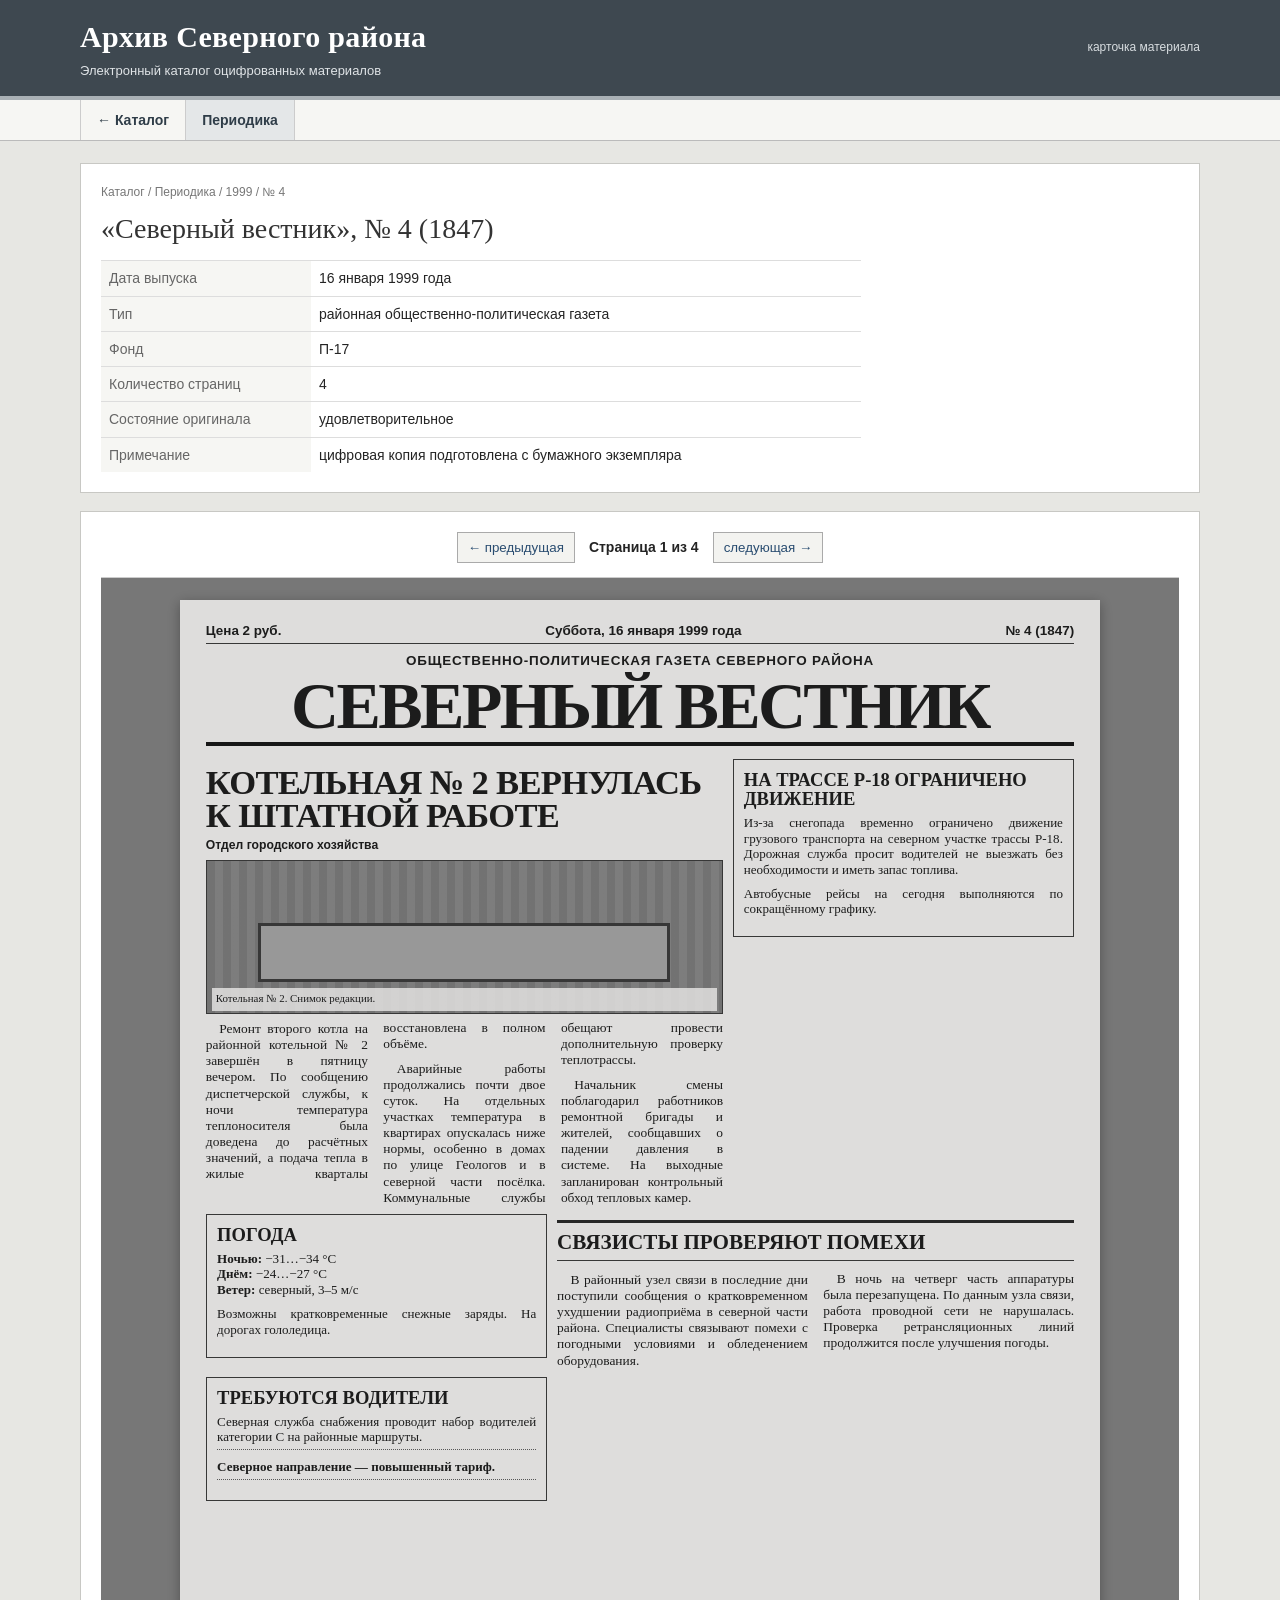
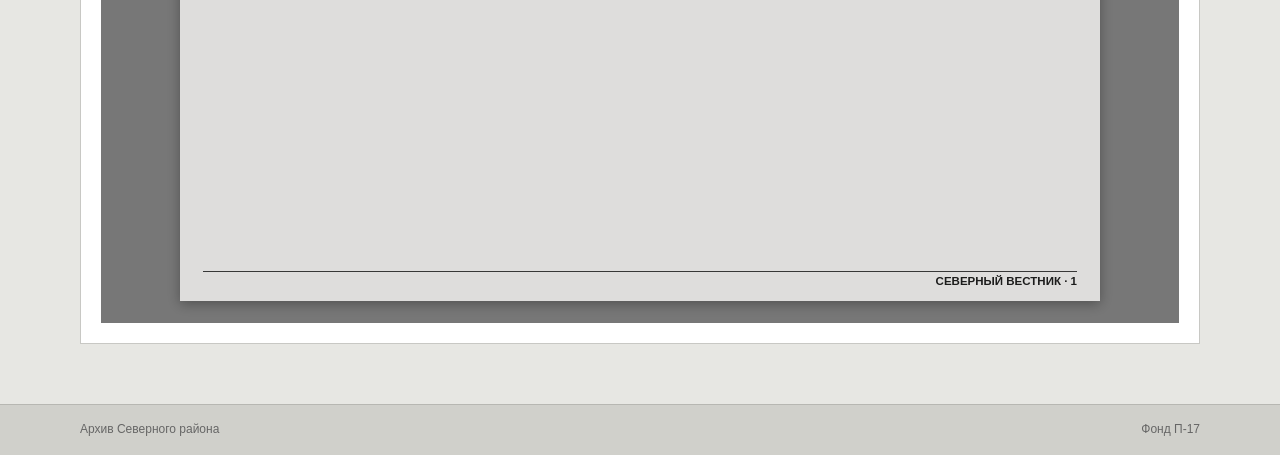
==== issue-1999-04.html @ 19f47270 "Add files via upload" ====
<!doctype html>
<html lang="ru">
<head>
  <meta charset="utf-8">
  <meta name="viewport" content="width=device-width,initial-scale=1">
  <title>«Северный вестник», № 4 (1847) — Архив Северного района</title>
  <link rel="stylesheet" href="site.css">
  <link rel="stylesheet" href="newspaper.css">
</head>
<body>
<header class="masthead"><div class="shell masthead__inner"><div><div class="institution">Архив Северного района</div><div class="subtitle">Электронный каталог оцифрованных материалов</div></div><div class="edition">карточка материала</div></div></header>
<nav class="navline"><div class="shell navline__inner"><a href="index.html">← Каталог</a><a href="issue-1999-04.html" aria-current="page">Периодика</a></div></nav>

<main class="shell item-layout">
  <section class="item-card">
    <div class="crumbs">Каталог / Периодика / 1999 / № 4</div>
    <h1>«Северный вестник», № 4 (1847)</h1>
    <table class="meta-table">
      <tr><th>Дата выпуска</th><td>16 января 1999 года</td></tr>
      <tr><th>Тип</th><td>районная общественно-политическая газета</td></tr>
      <tr><th>Фонд</th><td>П-17</td></tr>
      <tr><th>Количество страниц</th><td>4</td></tr>
      <tr><th>Состояние оригинала</th><td>удовлетворительное</td></tr>
      <tr><th>Примечание</th><td>цифровая копия подготовлена с бумажного экземпляра</td></tr>
    </table>
  </section>

  <section class="viewer">
    <div class="viewer__bar">
      <button id="prev">← предыдущая</button>
      <strong>Страница <span id="pageNo">1</span> из 4</strong>
      <button id="next">следующая →</button>
    </div>

    <div class="scan-stage">
      <section class="newspaper-page active" data-page="1">
        <div class="np-topline"><span>Цена 2 руб.</span><span>Суббота, 16 января 1999 года</span><span>№ 4 (1847)</span></div>
        <header class="np-head"><div class="np-kicker">ОБЩЕСТВЕННО-ПОЛИТИЧЕСКАЯ ГАЗЕТА СЕВЕРНОГО РАЙОНА</div><div class="np-title">СЕВЕРНЫЙ ВЕСТНИК</div><div class="np-rule"></div></header>
        <div class="np-grid hero-grid">
          <article class="span-3">
            <h2 class="np-main">КОТЕЛЬНАЯ № 2 ВЕРНУЛАСЬ К ШТАТНОЙ РАБОТЕ</h2>
            <div class="np-byline">Отдел городского хозяйства</div>
            <div class="fake-photo boiler"><span>Котельная № 2. Снимок редакции.</span></div>
            <div class="columns columns-3">
              <p>Ремонт второго котла на районной котельной № 2 завершён в пятницу вечером. По сообщению диспетчерской службы, к ночи температура теплоносителя была доведена до расчётных значений, а подача тепла в жилые кварталы восстановлена в полном объёме.</p>
              <p>Аварийные работы продолжались почти двое суток. На отдельных участках температура в квартирах опускалась ниже нормы, особенно в домах по улице Геологов и в северной части посёлка. Коммунальные службы обещают провести дополнительную проверку теплотрассы.</p>
              <p>Начальник смены поблагодарил работников ремонтной бригады и жителей, сообщавших о падении давления в системе. На выходные запланирован контрольный обход тепловых камер.</p>
            </div>
          </article>
          <aside class="span-2 np-box">
            <h3>НА ТРАССЕ Р-18 ОГРАНИЧЕНО ДВИЖЕНИЕ</h3>
            <p>Из-за снегопада временно ограничено движение грузового транспорта на северном участке трассы Р-18. Дорожная служба просит водителей не выезжать без необходимости и иметь запас топлива.</p>
            <p>Автобусные рейсы на сегодня выполняются по сокращённому графику.</p>
          </aside>
          <aside class="span-2 np-box light">
            <h3>ПОГОДА</h3>
            <p><b>Ночью:</b> −31…−34 °C<br><b>Днём:</b> −24…−27 °C<br><b>Ветер:</b> северный, 3–5 м/с</p>
            <p>Возможны кратковременные снежные заряды. На дорогах гололедица.</p>
          </aside>
          <article class="span-3">
            <h3 class="np-section">СВЯЗИСТЫ ПРОВЕРЯЮТ ПОМЕХИ</h3>
            <div class="columns columns-2">
              <p>В районный узел связи в последние дни поступили сообщения о кратковременном ухудшении радиоприёма в северной части района. Специалисты связывают помехи с погодными условиями и обледенением оборудования.</p>
              <p>В ночь на четверг часть аппаратуры была перезапущена. По данным узла связи, работа проводной сети не нарушалась. Проверка ретрансляционных линий продолжится после улучшения погоды.</p>
            </div>
          </article>
          <aside class="span-2 np-box classifieds-mini">
            <h3>ТРЕБУЮТСЯ ВОДИТЕЛИ</h3>
            <p>Северная служба снабжения проводит набор водителей категории C на районные маршруты.</p>
            <p><b>Северное направление — повышенный тариф.</b></p>
          </aside>
        </div>
        <div class="np-footer">СЕВЕРНЫЙ ВЕСТНИК · 1</div>
      </section>

      <section class="newspaper-page" data-page="2">
        <div class="np-topline"><span>№ 4 (1847)</span><span>16 января 1999 года</span><span>2</span></div>
        <header class="np-head small"><div class="np-title small-title">РАЙОННАЯ ЖИЗНЬ</div><div class="np-rule"></div></header>
        <div class="np-grid">
          <article class="span-3">
            <h2 class="np-main medium">ШКОЛЫ ГОТОВЯТСЯ К МОРОЗАМ</h2>
            <div class="columns columns-3">
              <p>Районный отдел образования рекомендовал директорам школ внимательно следить за температурой воздуха в начале следующей недели. При сильном похолодании занятия для младших классов могут быть отменены.</p>
              <p>В школе № 2 проверены запасные входы и состояние отопления. В мастерских дополнительно утеплены окна, а в спортивном зале заменено повреждённое стекло.</p>
              <p>Родителей просят следить за объявлениями по местному радио и не отправлять детей на занятия при официальной отмене уроков.</p>
            </div>
          </article>
          <aside class="span-2 np-box"><h3>В БИБЛИОТЕКЕ — НОВАЯ ВЫСТАВКА</h3><p>Районная библиотека открыла небольшую выставку фотографий северных экспедиций 1960–1970-х годов. Представлены копии снимков из семейных архивов жителей.</p></aside>
          <aside class="span-2 np-box light"><h3>РЕМОНТ В ДОМЕ КУЛЬТУРЫ</h3><p>В зрительном зале продолжается замена части электропроводки. Кружковые занятия временно проходят в малом зале и библиотеке.</p></aside>
          <article class="span-3">
            <h3 class="np-section">ПИСЬМА В РЕДАКЦИЮ</h3>
            <div class="columns columns-2">
              <p><b>«Почему опять не чистят двор?»</b> Жители дома № 8 по улице Мира жалуются на снежные завалы у подъездов. Редакция передала обращение в коммунальную службу.</p>
              <p><b>«Спасибо ремонтной бригаде».</b> Несколько читателей поблагодарили работников котельной за ночную работу во время аварии.</p>
            </div>
          </article>
          <aside class="span-2 np-box"><h3>КРАТКО</h3><p>В воскресенье в клубе посёлка Заречный состоится семейный вечер. Начало в 17 часов.</p><p>Почтовое отделение № 1 переходит на зимний график работы.</p></aside>
        </div>
        <div class="np-footer">СЕВЕРНЫЙ ВЕСТНИК · 2</div>
      </section>

      <section class="newspaper-page" data-page="3">
        <div class="np-topline"><span>№ 4 (1847)</span><span>16 января 1999 года</span><span>3</span></div>
        <header class="np-head small"><div class="np-title small-title">ТРАНСПОРТ · ХОЗЯЙСТВО · ОФИЦИАЛЬНО</div><div class="np-rule"></div></header>
        <div class="np-grid">
          <article class="span-3">
            <h2 class="np-main medium">ДОРОЖНИКИ ПРОСЯТ НЕ РИСКОВАТЬ</h2>
            <div class="columns columns-3">
              <p>На северном направлении продолжается очистка трассы Р-18. Ночью несколько участков вновь перемело, поэтому тяжёлую технику направили к повороту на Старый карьер и далее к линии районных объектов связи.</p>
              <p>Диспетчер дорожной службы напомнил, что стоянка на обочине при плохой видимости опасна даже на знакомых участках. Водителям рекомендуется сообщать о времени выезда и предполагаемом маршруте.</p>
              <p>Открытие полного движения ожидается после ослабления ветра. Решение о дополнительных рейсах автобуса будет принято отдельно.</p>
            </div>
          </article>
          <aside class="span-2 np-box"><h3>АВТОБУС № 6: ЗИМНИЙ ГРАФИК</h3><p>Будни: 7:10, 12:40, 17:30.<br>Суббота: 8:20, 15:10.<br>Воскресенье: рейс в 15:10 выполняется по погоде.</p></aside>
          <aside class="span-2 np-box light"><h3>ПОЖАРНАЯ СЛУЖБА НАПОМИНАЕТ</h3><p>Не оставляйте печи без присмотра, не используйте повреждённые удлинители и держите проход к выходу свободным.</p></aside>
          <article class="span-3">
            <h3 class="np-section">ИЗ СВОДКИ ДЕЖУРНОЙ ЧАСТИ</h3>
            <div class="columns columns-2">
              <p>За неделю зарегистрировано три бытовых происшествия и два обращения по поводу повреждения имущества. Серьёзно пострадавших нет.</p>
              <p>Водителей просят не оставлять автомобили на проездах, используемых снегоуборочной техникой.</p>
            </div>
          </article>
          <aside class="span-2 np-box"><h3>ОБЪЯВЛЕНИЕ</h3><p>Предприятиям района необходимо до 25 января представить сведения о резервных источниках питания.</p><p>Справки по телефону редакции.</p></aside>
        </div>
        <div class="np-footer">СЕВЕРНЫЙ ВЕСТНИК · 3</div>
      </section>

      <section class="newspaper-page" data-page="4">
        <div class="np-topline"><span>№ 4 (1847)</span><span>16 января 1999 года</span><span>4</span></div>
        <header class="np-head small"><div class="np-title small-title">СПОРТ · ОБЪЯВЛЕНИЯ · СПРАВКИ</div><div class="np-rule"></div></header>
        <div class="np-grid">
          <article class="span-3">
            <h2 class="np-main medium">ХОККЕИСТЫ «СЕВЕРА» ОДЕРЖАЛИ ПОБЕДУ</h2>
            <div class="fake-photo hockey"><span>Матч на районном корте.</span></div>
            <div class="columns columns-3"><p>Команда «Север» выиграла товарищеский матч у гостей со счётом 5:3. Несмотря на мороз, встречу посмотрели несколько десятков зрителей.</p><p>Лучшим игроком матча признан вратарь хозяев. Следующая игра запланирована на конец месяца.</p><p>Организаторы напоминают: при температуре ниже установленной нормы матч будет перенесён.</p></div>
          </article>
          <aside class="span-2 np-box classifieds"><h3>ОБЪЯВЛЕНИЯ</h3><p><b>Продам генератор ГД-4.</b> Рабочий, требуется замена ремня.</p><p><b>Утеряна связка ключей</b> в районе старой метеостанции. Нашедшего просим обратиться в редакцию.</p><p><b>Куплю керосиновую лампу</b> и запасные фитили.</p><p><b>Требуется водитель.</b> Районная служба снабжения. Стаж от 3 лет.</p></aside>
          <aside class="span-2 np-box light"><h3>ТЕЛЕФОНЫ</h3><p>Дежурная часть — 02<br>Пожарная охрана — 01<br>Скорая помощь — 03<br>Диспетчер ЖКХ — 2-14-07<br>Редакция — 2-18-43</p></aside>
          <article class="span-3"><h3 class="np-section">НАШ КАЛЕНДАРЬ</h3><div class="columns columns-2"><p>Световой день постепенно увеличивается. По данным метеослужбы, в конце января продолжительность дня составит почти семь часов.</p><p>Синоптики не исключают нового похолодания во второй половине месяца.</p></div></article>
          <aside class="span-2 np-box"><h3>РЕДАКЦИЯ</h3><p>Материалы читателей принимаются ежедневно, кроме воскресенья. Рукописи не рецензируются и не возвращаются.</p></aside>
        </div>
        <div class="np-footer">СЕВЕРНЫЙ ВЕСТНИК · 4</div>
      </section>
    </div>
  </section>
</main>
<footer><div class="shell footer__inner"><span>Архив Северного района</span><span>Фонд П-17</span></div></footer>
<script src="viewer.js"></script>
</body>
</html>
---- site.css ----
:root{
  --ink:#242424;
  --muted:#6c6c6c;
  --line:#c9c9c9;
  --soft:#efefec;
  --paper:#f8f7f1;
  --link:#234e7d;
  --header:#3e4850;
  --max:1120px;
}
*{box-sizing:border-box}
html{background:#d8d8d3;color:var(--ink)}
body{margin:0;font-family:Arial,Helvetica,sans-serif;font-size:14px;line-height:1.45;background:#e7e7e3}
a{color:var(--link)}
.shell{width:min(var(--max),calc(100% - 28px));margin:auto}
.masthead{background:var(--header);color:#fff;border-bottom:4px solid #a9b0b5}
.masthead__inner{min-height:96px;display:flex;align-items:center;justify-content:space-between;gap:24px}
.institution{font-family:Georgia,'Times New Roman',serif;font-size:30px;font-weight:bold;letter-spacing:.01em}
.subtitle{margin-top:4px;color:#dfe3e6;font-size:13px}
.edition{color:#d8dde0;font-size:12px}
.navline{background:#f6f6f3;border-bottom:1px solid #bbb}
.navline__inner{display:flex;gap:0}
.navline a{padding:10px 16px;text-decoration:none;border-right:1px solid #ccc;color:#2f3d48;font-weight:bold}
.navline a:first-child{border-left:1px solid #ccc}
.navline a:hover,.navline a[aria-current=page]{background:#e4e7e8}
.layout{display:grid;grid-template-columns:245px 1fr;gap:22px;padding:22px 0 40px}
.sidebar{min-width:0}
.sidebox{background:#f7f7f4;border:1px solid #c8c8c4;margin-bottom:14px;padding:13px}
.sidebox h2{font-size:14px;margin:0 0 10px;padding-bottom:7px;border-bottom:1px solid #d3d3cf;color:#39434a}
.sidebox label{display:block;font-size:12px;color:var(--muted);margin-bottom:5px}
.sidebox input{width:100%;padding:8px;border:1px solid #aaa;background:#fff;font:inherit}
.sidebox.small p{margin:0;color:#666;font-size:12px}
.filters{display:grid;gap:5px}
.filter{text-align:left;padding:7px 8px;border:1px solid transparent;background:transparent;color:#315474;cursor:pointer;font:inherit}
.filter:hover{background:#eceeea}
.filter.active{background:#dfe5e8;border-color:#bcc6cc;color:#1f3649;font-weight:bold}
.content{background:#fff;border:1px solid #c8c8c4;padding:22px 24px 30px;min-width:0}
.crumbs{font-size:12px;color:#777;margin-bottom:10px}
h1{font:normal 28px/1.2 Georgia,'Times New Roman',serif;margin:0 0 9px;color:#333}
.intro{margin:0 0 20px;color:#5f5f5f}
.catalog{border-top:2px solid #7b858b}
.record{display:grid;grid-template-columns:46px 1fr;gap:14px;padding:16px 4px;border-bottom:1px solid #d5d5d1}
.record__icon{width:38px;height:38px;border:1px solid #a6adb0;background:#edf0f1;color:#44545f;display:grid;place-items:center;font-weight:bold;font-family:Georgia,serif}
.record__meta{color:#7a7a7a;font-size:12px;margin-bottom:2px}
.record h2{font:normal 20px/1.25 Georgia,'Times New Roman',serif;margin:2px 0 5px}
.record h2 a{text-decoration:none}
.record h2 a:hover{text-decoration:underline}
.record p{margin:0 0 9px;color:#4b4b4b}
.record__bottom{display:flex;flex-wrap:wrap;gap:18px;color:#777;font-size:12px}
.muted-record{opacity:.78}
.empty{padding:28px;text-align:center;color:#777}
.about{margin-top:28px;padding-top:20px;border-top:1px solid #ccc}
.about h2{font:normal 21px/1.2 Georgia,'Times New Roman',serif;margin:0 0 8px}
.about p{margin:0;color:#555}
footer{background:#d0d0cb;border-top:1px solid #b7b7b2;color:#666}
.footer__inner{padding:16px 0;display:flex;justify-content:space-between;gap:20px;font-size:12px}
@media(max-width:760px){
  .masthead__inner{min-height:82px}.institution{font-size:24px}.edition{display:none}
  .layout{grid-template-columns:1fr;padding-top:14px}.sidebar{order:2}.content{order:1;padding:18px}
  .filters{grid-template-columns:repeat(2,minmax(0,1fr))}.navline__inner{overflow:auto}.navline a{white-space:nowrap}
}
---- newspaper.css ----
.item-layout{padding:22px 0 42px}
.item-card,.viewer{background:#fff;border:1px solid #c8c8c4;padding:20px;margin-bottom:18px}
.meta-table{border-collapse:collapse;width:100%;max-width:760px;margin-top:15px}
.meta-table th,.meta-table td{border-top:1px solid #ddd;padding:7px 8px;text-align:left;vertical-align:top}
.meta-table th{width:210px;color:#666;font-weight:normal;background:#f6f6f3}
.viewer__bar{display:flex;justify-content:center;align-items:center;gap:14px;padding-bottom:14px;border-bottom:1px solid #ccc}
.viewer__bar button{border:1px solid #aaa;background:#f3f3f0;padding:7px 10px;cursor:pointer;color:#294c70}
.scan-stage{padding:22px;background:#777;overflow:auto}
.newspaper-page{display:none;position:relative;width:min(920px,100%);aspect-ratio:0.707/1;margin:auto;background:#e8e2d4;color:#171717;padding:2.2% 2.5% 2.6%;font-family:'Times New Roman',Times,serif;box-shadow:0 3px 12px rgba(0,0,0,.34);filter:grayscale(.9) contrast(.95)}
.newspaper-page.active{display:block}
.newspaper-page::before{content:'';position:absolute;inset:0;pointer-events:none;opacity:.16;background-image:radial-gradient(#000 .4px, transparent .6px);background-size:4px 4px}
.np-topline{display:flex;justify-content:space-between;gap:12px;font:600 1.05vw/1.2 Arial,sans-serif;border-bottom:1px solid #333;padding-bottom:.5%;position:relative;z-index:1}
.np-head{text-align:center;position:relative;z-index:1}.np-kicker{font:600 1.05vw/1.2 Arial,sans-serif;letter-spacing:.06em;margin-top:1%}.np-title{font-weight:900;font-size:5.2vw;line-height:.92;letter-spacing:-.04em;margin:.7% 0}.np-title.small-title{font-size:3vw;letter-spacing:.01em;margin:1.2% 0 .8%}.np-rule{height:4px;background:#111;border-top:1px solid #111;border-bottom:1px solid #111;margin-bottom:1.4%}
.np-grid{display:grid;grid-template-columns:repeat(5,1fr);gap:1.1%;align-items:start;position:relative;z-index:1}.hero-grid{grid-auto-flow:row dense}.span-3{grid-column:span 3}.span-2{grid-column:span 2}
.np-main{font-size:2.7vw;line-height:.97;margin:.2em 0 .16em;text-transform:uppercase;letter-spacing:-.02em}.np-main.medium{font-size:2.3vw}.np-byline{font:600 .95vw/1.2 Arial,sans-serif;margin-bottom:.6em}.np-section{font-size:1.65vw;line-height:1.05;border-top:3px solid #222;border-bottom:1px solid #333;padding:.35em 0;margin:.3em 0 .45em;text-transform:uppercase}
.columns{column-gap:1.1em;text-align:justify}.columns-3{column-count:3}.columns-2{column-count:2}.columns p{font-size:1.05vw;line-height:1.2;margin:.1em 0 .65em;text-indent:1em}.np-box{border:1px solid #333;padding:3%;margin-bottom:2%}.np-box.light{border-style:double}.np-box h3{font-size:1.45vw;line-height:1.05;margin:0 0 .35em;text-transform:uppercase}.np-box p{font-size:1.02vw;line-height:1.18;margin:.2em 0 .7em;text-align:justify}.classifieds p,.classifieds-mini p{border-bottom:1px dotted #555;padding-bottom:.35em}
.fake-photo{height:12vw;min-height:90px;background:#777;position:relative;margin:.6% 0 1.2%;overflow:hidden;border:1px solid #333}.fake-photo::before{content:'';position:absolute;inset:0;background:repeating-linear-gradient(90deg,#666 0 8px,#888 8px 16px);opacity:.35}.fake-photo::after{content:'';position:absolute;left:10%;right:10%;bottom:20%;height:35%;border:3px solid #333;background:#999}.fake-photo.hockey::after{left:7%;right:7%;bottom:15%;height:50%;border-width:2px;border-radius:50% 50% 15% 15%}.fake-photo span{position:absolute;left:1%;bottom:1%;right:1%;background:rgba(235,230,220,.85);padding:.35em;font-size:.85vw;z-index:2}.np-footer{position:absolute;left:2.5%;right:2.5%;bottom:1.1%;border-top:1px solid #333;padding-top:.35%;display:flex;justify-content:flex-end;font:600 .9vw/1 Arial,sans-serif}
@media(max-width:700px){.viewer,.item-card{padding:12px}.scan-stage{padding:8px}.viewer__bar{font-size:12px;gap:7px}.viewer__bar button{padding:6px}.meta-table th{width:120px}.newspaper-page{min-width:720px}}
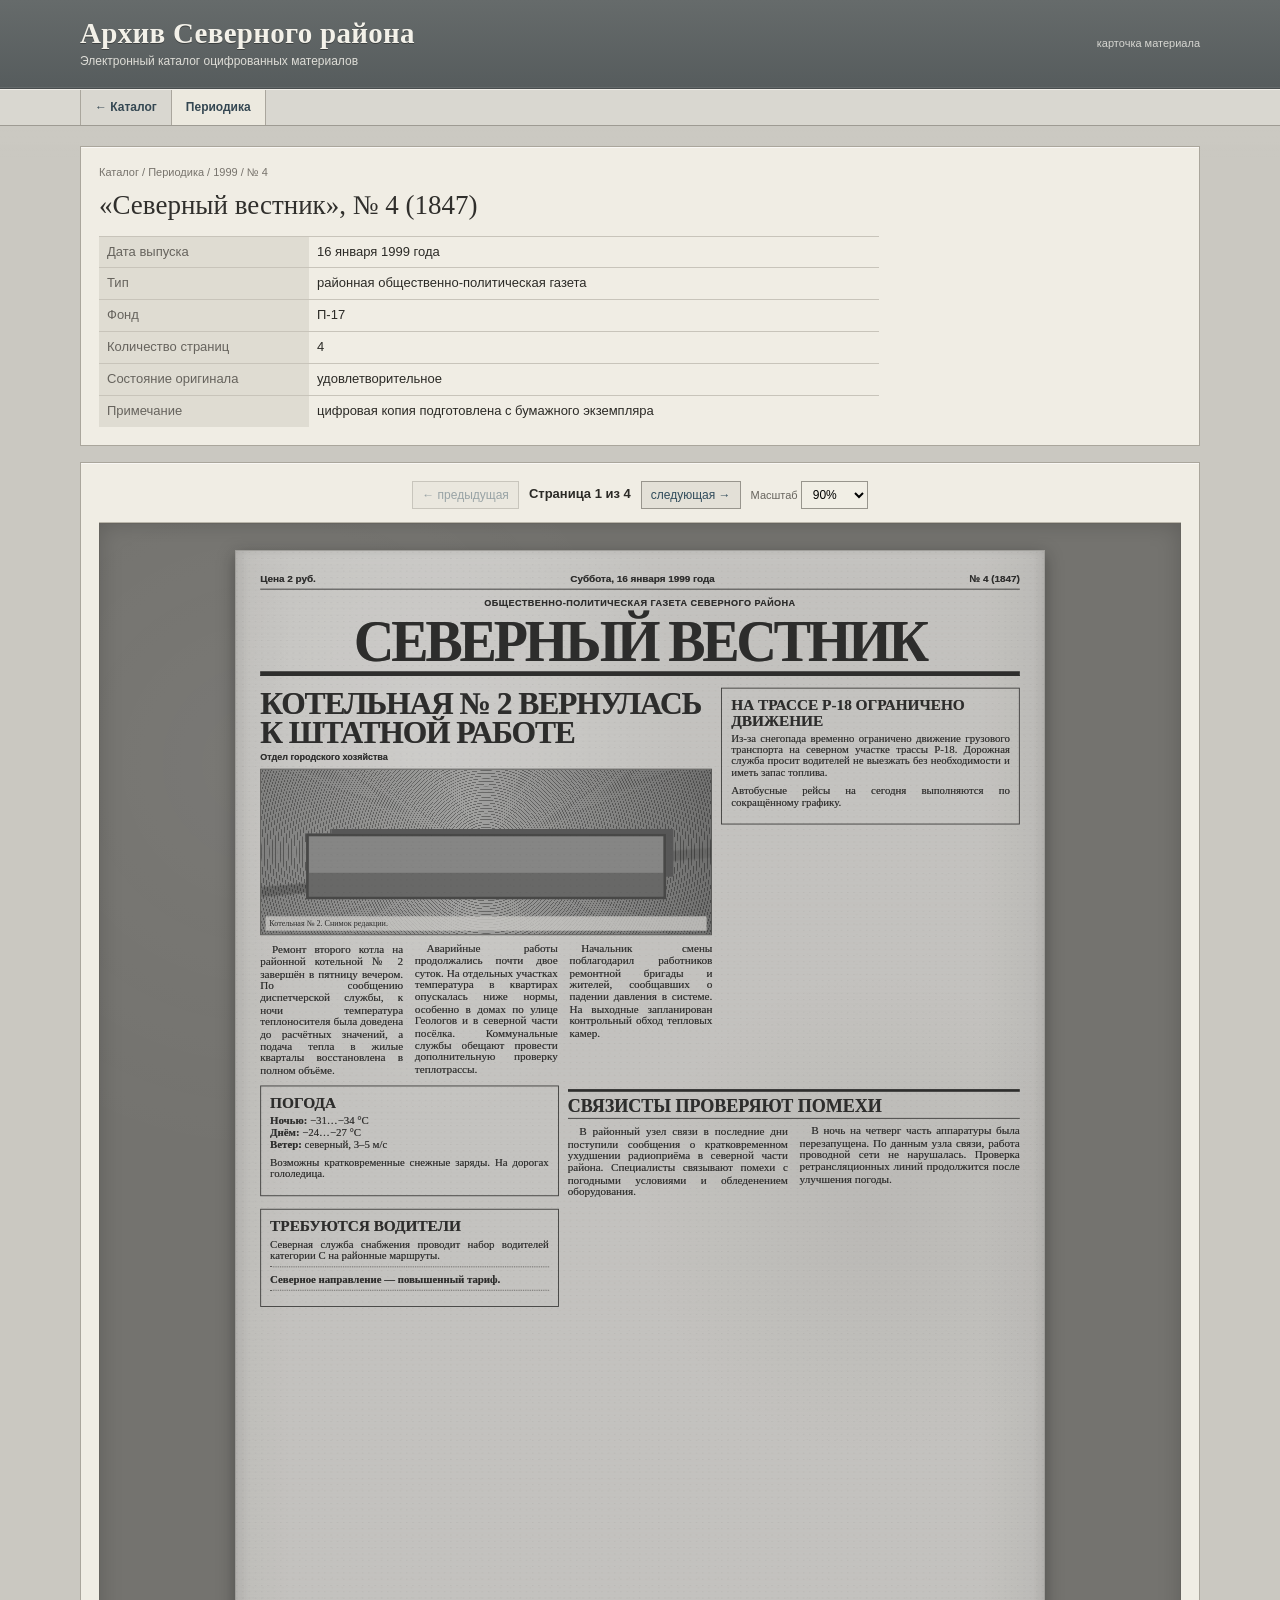
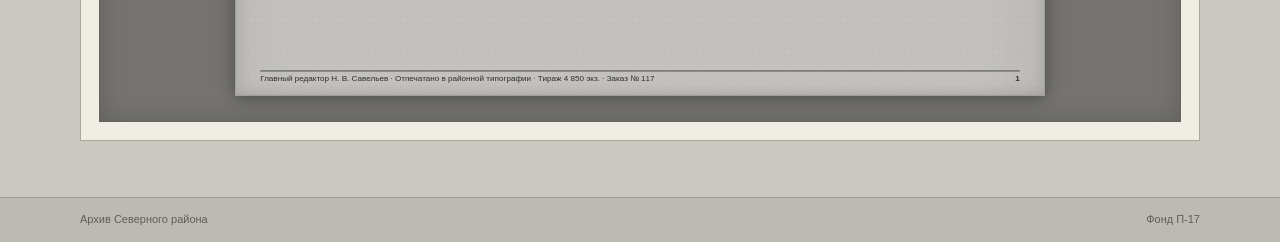
==== commit c96f7840: "Add files via upload" ====
--- a/issue-1999-04.html
+++ b/issue-1999-04.html
@@ -30,9 +30,17 @@
       <button id="prev">← предыдущая</button>
       <strong>Страница <span id="pageNo">1</span> из 4</strong>
       <button id="next">следующая →</button>
+      <label class="zoom-label">Масштаб
+        <select id="zoom" aria-label="Масштаб страницы">
+          <option value="0.75">75%</option>
+          <option value="0.9" selected>90%</option>
+          <option value="1">100%</option>
+          <option value="1.15">115%</option>
+        </select>
+      </label>
     </div>
 
-    <div class="scan-stage">
+    <div class="scan-stage"><div class="scan-wrap">
       <section class="newspaper-page active" data-page="1">
         <div class="np-topline"><span>Цена 2 руб.</span><span>Суббота, 16 января 1999 года</span><span>№ 4 (1847)</span></div>
         <header class="np-head"><div class="np-kicker">ОБЩЕСТВЕННО-ПОЛИТИЧЕСКАЯ ГАЗЕТА СЕВЕРНОГО РАЙОНА</div><div class="np-title">СЕВЕРНЫЙ ВЕСТНИК</div><div class="np-rule"></div></header>
@@ -70,7 +78,7 @@
             <p><b>Северное направление — повышенный тариф.</b></p>
           </aside>
         </div>
-        <div class="np-footer">СЕВЕРНЫЙ ВЕСТНИК · 1</div>
+        <div class="np-footer"><span class="print-info">Главный редактор Н. В. Савельев · Отпечатано в районной типографии · Тираж 4 850 экз. · Заказ № 117</span><span>1</span></div>
       </section>
 
       <section class="newspaper-page" data-page="2">
@@ -96,7 +104,7 @@
           </article>
           <aside class="span-2 np-box"><h3>КРАТКО</h3><p>В воскресенье в клубе посёлка Заречный состоится семейный вечер. Начало в 17 часов.</p><p>Почтовое отделение № 1 переходит на зимний график работы.</p></aside>
         </div>
-        <div class="np-footer">СЕВЕРНЫЙ ВЕСТНИК · 2</div>
+        <div class="np-footer"><span class="print-info">Адрес редакции: п. Северный, ул. Советская, 14 · Тел. редакции 2-18-43</span><span>2</span></div>
       </section>
 
       <section class="newspaper-page" data-page="3">
@@ -122,7 +130,7 @@
           </article>
           <aside class="span-2 np-box"><h3>ОБЪЯВЛЕНИЕ</h3><p>Предприятиям района необходимо до 25 января представить сведения о резервных источниках питания.</p><p>Справки по телефону редакции.</p></aside>
         </div>
-        <div class="np-footer">СЕВЕРНЫЙ ВЕСТНИК · 3</div>
+        <div class="np-footer"><span class="print-info">Материалы читателей принимаются ежедневно, кроме воскресенья. Рукописи не возвращаются.</span><span>3</span></div>
       </section>
 
       <section class="newspaper-page" data-page="4">
@@ -139,12 +147,16 @@
           <article class="span-3"><h3 class="np-section">НАШ КАЛЕНДАРЬ</h3><div class="columns columns-2"><p>Световой день постепенно увеличивается. По данным метеослужбы, в конце января продолжительность дня составит почти семь часов.</p><p>Синоптики не исключают нового похолодания во второй половине месяца.</p></div></article>
           <aside class="span-2 np-box"><h3>РЕДАКЦИЯ</h3><p>Материалы читателей принимаются ежедневно, кроме воскресенья. Рукописи не рецензируются и не возвращаются.</p></aside>
         </div>
-        <div class="np-footer">СЕВЕРНЫЙ ВЕСТНИК · 4</div>
+        <div class="np-footer"><span class="print-info">Учредитель: районный совет · Индекс 52914 · Цена свободная</span><span>4</span></div>
       </section>
-    </div>
+    </div></div>
   </section>
 </main>
 <footer><div class="shell footer__inner"><span>Архив Северного района</span><span>Фонд П-17</span></div></footer>
+<!--
+Служебная пометка оцифровщика:
+поля номера сверены с бумажным экземпляром. Лист 4 имеет следы повторного прошивания.
+-->
 <script src="viewer.js"></script>
 </body>
 </html>
--- a/site.css
+++ b/site.css
@@ -1,61 +1,196 @@
 :root{
-  --ink:#242424;
-  --muted:#6c6c6c;
-  --line:#c9c9c9;
-  --soft:#efefec;
-  --paper:#f8f7f1;
-  --link:#234e7d;
-  --header:#3e4850;
+  --ink:#2b2a26;
+  --muted:#6b6962;
+  --line:#aaa69c;
+  --line-dark:#807c73;
+  --site-bg:#cac8c1;
+  --site-bg-2:#ddd9cf;
+  --panel:#e9e6dc;
+  --panel-2:#f0ede4;
+  --link:#334b5c;
+  --header:#666b6b;
+  --header-2:#565c5d;
   --max:1120px;
 }
 *{box-sizing:border-box}
-html{background:#d8d8d3;color:var(--ink)}
-body{margin:0;font-family:Arial,Helvetica,sans-serif;font-size:14px;line-height:1.45;background:#e7e7e3}
+html{background:var(--site-bg);color:var(--ink)}
+body{
+  margin:0;
+  font-family:Tahoma,Arial,sans-serif;
+  font-size:13px;
+  line-height:1.45;
+  color:var(--ink);
+  background:
+    linear-gradient(rgba(255,255,255,.10),rgba(255,255,255,0) 160px),
+    var(--site-bg);
+}
 a{color:var(--link)}
-.shell{width:min(var(--max),calc(100% - 28px));margin:auto}
-.masthead{background:var(--header);color:#fff;border-bottom:4px solid #a9b0b5}
-.masthead__inner{min-height:96px;display:flex;align-items:center;justify-content:space-between;gap:24px}
-.institution{font-family:Georgia,'Times New Roman',serif;font-size:30px;font-weight:bold;letter-spacing:.01em}
-.subtitle{margin-top:4px;color:#dfe3e6;font-size:13px}
-.edition{color:#d8dde0;font-size:12px}
-.navline{background:#f6f6f3;border-bottom:1px solid #bbb}
+.shell{width:min(var(--max),calc(100% - 26px));margin:auto}
+
+.masthead{
+  background:linear-gradient(var(--header),var(--header-2));
+  color:#f3f1e9;
+  border-bottom:1px solid #484d4e;
+  box-shadow:inset 0 -1px rgba(255,255,255,.08);
+}
+.masthead__inner{
+  min-height:88px;
+  display:flex;
+  align-items:center;
+  justify-content:space-between;
+  gap:24px
+}
+.institution{
+  font-family:"Times New Roman",Times,serif;
+  font-size:29px;
+  line-height:1.05;
+  font-weight:bold;
+  letter-spacing:.01em;
+  text-shadow:0 1px rgba(0,0,0,.35)
+}
+.subtitle{margin-top:5px;color:#deddd7;font-size:12px}
+.edition{color:#d6d6d1;font-size:11px}
+
+.navline{
+  background:#d9d7d0;
+  border-top:1px solid #efede7;
+  border-bottom:1px solid #9e9b93
+}
 .navline__inner{display:flex;gap:0}
-.navline a{padding:10px 16px;text-decoration:none;border-right:1px solid #ccc;color:#2f3d48;font-weight:bold}
-.navline a:first-child{border-left:1px solid #ccc}
-.navline a:hover,.navline a[aria-current=page]{background:#e4e7e8}
-.layout{display:grid;grid-template-columns:245px 1fr;gap:22px;padding:22px 0 40px}
+.navline a{
+  padding:9px 14px;
+  text-decoration:none;
+  border-right:1px solid #aaa69d;
+  color:#344752;
+  font-weight:bold;
+  font-size:12px
+}
+.navline a:first-child{border-left:1px solid #aaa69d}
+.navline a:hover,.navline a[aria-current=page]{background:#ece9df}
+
+.layout{display:grid;grid-template-columns:245px 1fr;gap:18px;padding:20px 0 38px}
 .sidebar{min-width:0}
-.sidebox{background:#f7f7f4;border:1px solid #c8c8c4;margin-bottom:14px;padding:13px}
-.sidebox h2{font-size:14px;margin:0 0 10px;padding-bottom:7px;border-bottom:1px solid #d3d3cf;color:#39434a}
-.sidebox label{display:block;font-size:12px;color:var(--muted);margin-bottom:5px}
-.sidebox input{width:100%;padding:8px;border:1px solid #aaa;background:#fff;font:inherit}
-.sidebox.small p{margin:0;color:#666;font-size:12px}
-.filters{display:grid;gap:5px}
-.filter{text-align:left;padding:7px 8px;border:1px solid transparent;background:transparent;color:#315474;cursor:pointer;font:inherit}
-.filter:hover{background:#eceeea}
-.filter.active{background:#dfe5e8;border-color:#bcc6cc;color:#1f3649;font-weight:bold}
-.content{background:#fff;border:1px solid #c8c8c4;padding:22px 24px 30px;min-width:0}
-.crumbs{font-size:12px;color:#777;margin-bottom:10px}
-h1{font:normal 28px/1.2 Georgia,'Times New Roman',serif;margin:0 0 9px;color:#333}
-.intro{margin:0 0 20px;color:#5f5f5f}
-.catalog{border-top:2px solid #7b858b}
-.record{display:grid;grid-template-columns:46px 1fr;gap:14px;padding:16px 4px;border-bottom:1px solid #d5d5d1}
-.record__icon{width:38px;height:38px;border:1px solid #a6adb0;background:#edf0f1;color:#44545f;display:grid;place-items:center;font-weight:bold;font-family:Georgia,serif}
-.record__meta{color:#7a7a7a;font-size:12px;margin-bottom:2px}
-.record h2{font:normal 20px/1.25 Georgia,'Times New Roman',serif;margin:2px 0 5px}
+.sidebox{
+  background:var(--panel);
+  border:1px solid var(--line);
+  margin-bottom:13px;
+  padding:12px;
+  box-shadow:inset 0 1px rgba(255,255,255,.55)
+}
+.sidebox h2{
+  font-size:13px;
+  margin:0 0 9px;
+  padding-bottom:6px;
+  border-bottom:1px solid #c5c1b6;
+  color:#464943
+}
+.sidebox label{display:block;font-size:11px;color:var(--muted);margin-bottom:5px}
+.sidebox input{
+  width:100%;
+  padding:7px 8px;
+  border:1px solid #9b988f;
+  background:#faf8f1;
+  color:#2a2926;
+  font:inherit
+}
+.sidebox.small p{margin:0;color:#67645d;font-size:11px}
+.filters{display:grid;gap:3px}
+.filter{
+  text-align:left;
+  padding:6px 7px;
+  border:1px solid transparent;
+  background:transparent;
+  color:#3e5360;
+  cursor:pointer;
+  font:inherit
+}
+.filter:hover{background:#dddcd4}
+.filter.active{
+  background:#d3d7d6;
+  border-color:#aab1b1;
+  color:#273b47;
+  font-weight:bold
+}
+
+.content{
+  background:var(--panel-2);
+  border:1px solid var(--line);
+  padding:20px 22px 28px;
+  min-width:0;
+  box-shadow:inset 0 1px rgba(255,255,255,.6)
+}
+.crumbs{font-size:11px;color:#77736c;margin-bottom:9px}
+h1{
+  font:normal 27px/1.16 "Times New Roman",Times,serif;
+  margin:0 0 8px;
+  color:#302f2c
+}
+.intro{margin:0 0 19px;color:#5f5d57}
+.catalog{border-top:2px solid #777c7b}
+.record{
+  display:grid;
+  grid-template-columns:44px 1fr;
+  gap:13px;
+  padding:15px 3px;
+  border-bottom:1px solid #c8c4b9
+}
+.record__icon{
+  width:36px;height:36px;
+  border:1px solid #949995;
+  background:#dde0dc;
+  color:#4a5654;
+  display:grid;place-items:center;
+  font-weight:bold;
+  font-family:"Times New Roman",serif
+}
+.record__meta{color:#77746d;font-size:11px;margin-bottom:2px}
+.record h2{
+  font:normal 19px/1.22 "Times New Roman",Times,serif;
+  margin:2px 0 5px
+}
 .record h2 a{text-decoration:none}
 .record h2 a:hover{text-decoration:underline}
-.record p{margin:0 0 9px;color:#4b4b4b}
-.record__bottom{display:flex;flex-wrap:wrap;gap:18px;color:#777;font-size:12px}
-.muted-record{opacity:.78}
-.empty{padding:28px;text-align:center;color:#777}
-.about{margin-top:28px;padding-top:20px;border-top:1px solid #ccc}
-.about h2{font:normal 21px/1.2 Georgia,'Times New Roman',serif;margin:0 0 8px}
-.about p{margin:0;color:#555}
-footer{background:#d0d0cb;border-top:1px solid #b7b7b2;color:#666}
-.footer__inner{padding:16px 0;display:flex;justify-content:space-between;gap:20px;font-size:12px}
+.record p{margin:0 0 8px;color:#4e4c47}
+.record__bottom{display:flex;flex-wrap:wrap;gap:17px;color:#77746d;font-size:11px}
+.muted-record{opacity:.72}
+.empty{padding:26px;text-align:center;color:#77736c}
+.about{margin-top:26px;padding-top:18px;border-top:1px solid #bbb7ad}
+.about h2{font:normal 20px/1.2 "Times New Roman",Times,serif;margin:0 0 8px}
+.about p{margin:0;color:#57554f}
+
+.item-layout{padding:20px 0 40px}
+.item-card,.viewer,.doc-view{
+  background:var(--panel-2);
+  border:1px solid var(--line);
+  padding:18px;
+  margin-bottom:16px;
+  box-shadow:inset 0 1px rgba(255,255,255,.6)
+}
+.meta-table{border-collapse:collapse;width:100%;max-width:780px;margin-top:14px}
+.meta-table th,.meta-table td{
+  border-top:1px solid #c8c4ba;
+  padding:6px 8px;
+  text-align:left;
+  vertical-align:top
+}
+.meta-table th{
+  width:210px;
+  color:#66635d;
+  font-weight:normal;
+  background:#dfdcd2
+}
+
+footer{background:#bcbab3;border-top:1px solid #9e9b93;color:#5f5d57}
+.footer__inner{padding:14px 0;display:flex;justify-content:space-between;gap:20px;font-size:11px}
+
 @media(max-width:760px){
-  .masthead__inner{min-height:82px}.institution{font-size:24px}.edition{display:none}
-  .layout{grid-template-columns:1fr;padding-top:14px}.sidebar{order:2}.content{order:1;padding:18px}
-  .filters{grid-template-columns:repeat(2,minmax(0,1fr))}.navline__inner{overflow:auto}.navline a{white-space:nowrap}
+  .masthead__inner{min-height:76px}
+  .institution{font-size:23px}
+  .edition{display:none}
+  .layout{grid-template-columns:1fr;padding-top:13px}
+  .sidebar{order:2}
+  .content{order:1;padding:16px}
+  .filters{grid-template-columns:repeat(2,minmax(0,1fr))}
+  .navline__inner{overflow:auto}
+  .navline a{white-space:nowrap}
 }
--- a/newspaper.css
+++ b/newspaper.css
@@ -1,18 +1,296 @@
-.item-layout{padding:22px 0 42px}
-.item-card,.viewer{background:#fff;border:1px solid #c8c8c4;padding:20px;margin-bottom:18px}
-.meta-table{border-collapse:collapse;width:100%;max-width:760px;margin-top:15px}
-.meta-table th,.meta-table td{border-top:1px solid #ddd;padding:7px 8px;text-align:left;vertical-align:top}
-.meta-table th{width:210px;color:#666;font-weight:normal;background:#f6f6f3}
-.viewer__bar{display:flex;justify-content:center;align-items:center;gap:14px;padding-bottom:14px;border-bottom:1px solid #ccc}
-.viewer__bar button{border:1px solid #aaa;background:#f3f3f0;padding:7px 10px;cursor:pointer;color:#294c70}
-.scan-stage{padding:22px;background:#777;overflow:auto}
-.newspaper-page{display:none;position:relative;width:min(920px,100%);aspect-ratio:0.707/1;margin:auto;background:#e8e2d4;color:#171717;padding:2.2% 2.5% 2.6%;font-family:'Times New Roman',Times,serif;box-shadow:0 3px 12px rgba(0,0,0,.34);filter:grayscale(.9) contrast(.95)}
+.viewer__bar{
+  display:flex;
+  justify-content:center;
+  align-items:center;
+  flex-wrap:wrap;
+  gap:10px;
+  padding-bottom:13px;
+  border-bottom:1px solid #b9b5aa
+}
+.viewer__bar button{
+  border:1px solid #98958d;
+  background:#e3e0d7;
+  padding:6px 9px;
+  cursor:pointer;
+  color:#304b5b;
+  font:12px Tahoma,Arial,sans-serif
+}
+.viewer__bar button:disabled{opacity:.45;cursor:default}
+.zoom-label{color:#68655e;font-size:11px}
+.viewer__bar select{
+  border:1px solid #98958d;
+  background:#f1eee5;
+  padding:5px 7px;
+  font:12px Tahoma,Arial,sans-serif
+}
+
+.scan-stage{
+  --scan-scale:1;
+  padding:26px;
+  background:
+    radial-gradient(circle at 15% 20%,rgba(255,255,255,.04),transparent 30%),
+    #74736f;
+  overflow:auto;
+  border:1px solid #66645f;
+  box-shadow:inset 0 0 22px rgba(0,0,0,.18)
+}
+.scan-wrap{
+  width:max-content;
+  min-width:100%;
+  display:flex;
+  justify-content:center
+}
+.newspaper-page{
+  display:none;
+  position:relative;
+  width:900px;
+  height:1273px;
+  flex:none;
+  transform:scale(var(--scan-scale));
+  transform-origin:top center;
+  margin:0 auto calc((var(--scan-scale) - 1) * 1273px);
+  overflow:hidden;
+  color:#282620;
+  padding:24px 27px 31px;
+  font-family:"Times New Roman",Times,serif;
+  background:
+    radial-gradient(ellipse at 24% 16%,rgba(255,255,255,.24),transparent 29%),
+    radial-gradient(ellipse at 79% 58%,rgba(90,74,42,.08),transparent 26%),
+    linear-gradient(90deg,rgba(58,47,25,.035),transparent 7%,transparent 92%,rgba(45,37,24,.055)),
+    #d5cdb8;
+  border:1px solid #aaa18c;
+  box-shadow:0 4px 18px rgba(0,0,0,.38);
+  filter:grayscale(.82) contrast(.91) brightness(.98);
+  isolation:isolate
+}
 .newspaper-page.active{display:block}
-.newspaper-page::before{content:'';position:absolute;inset:0;pointer-events:none;opacity:.16;background-image:radial-gradient(#000 .4px, transparent .6px);background-size:4px 4px}
-.np-topline{display:flex;justify-content:space-between;gap:12px;font:600 1.05vw/1.2 Arial,sans-serif;border-bottom:1px solid #333;padding-bottom:.5%;position:relative;z-index:1}
-.np-head{text-align:center;position:relative;z-index:1}.np-kicker{font:600 1.05vw/1.2 Arial,sans-serif;letter-spacing:.06em;margin-top:1%}.np-title{font-weight:900;font-size:5.2vw;line-height:.92;letter-spacing:-.04em;margin:.7% 0}.np-title.small-title{font-size:3vw;letter-spacing:.01em;margin:1.2% 0 .8%}.np-rule{height:4px;background:#111;border-top:1px solid #111;border-bottom:1px solid #111;margin-bottom:1.4%}
-.np-grid{display:grid;grid-template-columns:repeat(5,1fr);gap:1.1%;align-items:start;position:relative;z-index:1}.hero-grid{grid-auto-flow:row dense}.span-3{grid-column:span 3}.span-2{grid-column:span 2}
-.np-main{font-size:2.7vw;line-height:.97;margin:.2em 0 .16em;text-transform:uppercase;letter-spacing:-.02em}.np-main.medium{font-size:2.3vw}.np-byline{font:600 .95vw/1.2 Arial,sans-serif;margin-bottom:.6em}.np-section{font-size:1.65vw;line-height:1.05;border-top:3px solid #222;border-bottom:1px solid #333;padding:.35em 0;margin:.3em 0 .45em;text-transform:uppercase}
-.columns{column-gap:1.1em;text-align:justify}.columns-3{column-count:3}.columns-2{column-count:2}.columns p{font-size:1.05vw;line-height:1.2;margin:.1em 0 .65em;text-indent:1em}.np-box{border:1px solid #333;padding:3%;margin-bottom:2%}.np-box.light{border-style:double}.np-box h3{font-size:1.45vw;line-height:1.05;margin:0 0 .35em;text-transform:uppercase}.np-box p{font-size:1.02vw;line-height:1.18;margin:.2em 0 .7em;text-align:justify}.classifieds p,.classifieds-mini p{border-bottom:1px dotted #555;padding-bottom:.35em}
-.fake-photo{height:12vw;min-height:90px;background:#777;position:relative;margin:.6% 0 1.2%;overflow:hidden;border:1px solid #333}.fake-photo::before{content:'';position:absolute;inset:0;background:repeating-linear-gradient(90deg,#666 0 8px,#888 8px 16px);opacity:.35}.fake-photo::after{content:'';position:absolute;left:10%;right:10%;bottom:20%;height:35%;border:3px solid #333;background:#999}.fake-photo.hockey::after{left:7%;right:7%;bottom:15%;height:50%;border-width:2px;border-radius:50% 50% 15% 15%}.fake-photo span{position:absolute;left:1%;bottom:1%;right:1%;background:rgba(235,230,220,.85);padding:.35em;font-size:.85vw;z-index:2}.np-footer{position:absolute;left:2.5%;right:2.5%;bottom:1.1%;border-top:1px solid #333;padding-top:.35%;display:flex;justify-content:flex-end;font:600 .9vw/1 Arial,sans-serif}
-@media(max-width:700px){.viewer,.item-card{padding:12px}.scan-stage{padding:8px}.viewer__bar{font-size:12px;gap:7px}.viewer__bar button{padding:6px}.meta-table th{width:120px}.newspaper-page{min-width:720px}}
+
+/* Пыль, волокна бумаги и слабая неравномерность скана. */
+.newspaper-page::before{
+  content:"";
+  position:absolute;
+  inset:0;
+  z-index:7;
+  pointer-events:none;
+  opacity:.34;
+  mix-blend-mode:multiply;
+  background:
+    radial-gradient(circle at 12% 23%,rgba(41,36,28,.18) 0 .55px,transparent .8px),
+    radial-gradient(circle at 71% 77%,rgba(41,36,28,.12) 0 .45px,transparent .75px),
+    repeating-linear-gradient(0deg,rgba(58,50,35,.018) 0 1px,transparent 1px 4px);
+  background-size:7px 7px,11px 11px,100% 4px
+}
+.newspaper-page::after{
+  content:"";
+  position:absolute;
+  inset:0;
+  z-index:8;
+  pointer-events:none;
+  box-shadow:
+    inset 7px 0 12px rgba(60,49,31,.06),
+    inset -4px 0 10px rgba(60,49,31,.05),
+    inset 0 9px 15px rgba(255,255,255,.08),
+    inset 0 -7px 14px rgba(53,43,28,.07)
+}
+
+/* Текст чуть "съеден" печатью, но остается читаемым. */
+.newspaper-page p,
+.newspaper-page h2,
+.newspaper-page h3,
+.newspaper-page .np-title,
+.newspaper-page .np-topline,
+.newspaper-page .np-kicker,
+.newspaper-page .np-byline{
+  text-shadow:.18px 0 rgba(0,0,0,.34),-.12px .08px rgba(0,0,0,.18)
+}
+
+.np-topline{
+  display:flex;
+  justify-content:space-between;
+  gap:12px;
+  font:600 11px/1.15 Arial,sans-serif;
+  border-bottom:1px solid #34312a;
+  padding-bottom:5px;
+  position:relative;
+  z-index:2
+}
+.np-head{text-align:center;position:relative;z-index:2}
+.np-kicker{
+  font:600 10px/1.15 Arial,sans-serif;
+  letter-spacing:.055em;
+  margin-top:9px
+}
+.np-title{
+  font-weight:900;
+  font-size:66px;
+  line-height:.9;
+  letter-spacing:-.055em;
+  margin:7px 0 4px;
+  transform:scaleX(.94);
+  transform-origin:center
+}
+.np-title.small-title{
+  font-size:36px;
+  letter-spacing:-.01em;
+  margin:12px 0 7px;
+  transform:none
+}
+.np-rule{
+  height:5px;
+  background:#292720;
+  border-top:1px solid #292720;
+  border-bottom:1px solid #292720;
+  margin-bottom:13px
+}
+
+.np-grid{
+  display:grid;
+  grid-template-columns:repeat(5,1fr);
+  gap:10px;
+  align-items:start;
+  position:relative;
+  z-index:2
+}
+.hero-grid{grid-auto-flow:row dense}
+.span-3{grid-column:span 3}
+.span-2{grid-column:span 2}
+
+.np-main{
+  font-size:35px;
+  line-height:.92;
+  margin:2px 0 5px;
+  text-transform:uppercase;
+  letter-spacing:-.035em
+}
+.np-main.medium{font-size:29px}
+.np-byline{
+  font:600 10px/1.2 Arial,sans-serif;
+  margin-bottom:7px
+}
+.np-section{
+  font-size:20px;
+  line-height:1;
+  border-top:3px solid #292720;
+  border-bottom:1px solid #3b3931;
+  padding:5px 0 4px;
+  margin:4px 0 7px;
+  text-transform:uppercase
+}
+
+.columns{column-gap:13px;text-align:justify;hyphens:auto}
+.columns-3{column-count:3}
+.columns-2{column-count:2}
+.columns p{
+  font-size:12.4px;
+  line-height:1.08;
+  margin:1px 0 7px;
+  text-indent:13px;
+  orphans:3;
+  widows:3
+}
+
+.np-box{
+  border:1px solid #3b3830;
+  padding:10px;
+  margin-bottom:4px;
+  background:rgba(225,217,197,.10)
+}
+.np-box.light{border-style:double}
+.np-box h3{
+  font-size:17px;
+  line-height:1;
+  margin:0 0 5px;
+  text-transform:uppercase
+}
+.np-box p{
+  font-size:12px;
+  line-height:1.08;
+  margin:2px 0 7px;
+  text-align:justify
+}
+.classifieds p,.classifieds-mini p{
+  border-bottom:1px dotted #625d50;
+  padding-bottom:5px
+}
+
+/* Заглушки фотографий стилизованы как плохо пропечатанные газетные снимки. */
+.fake-photo{
+  height:185px;
+  position:relative;
+  margin:6px 0 9px;
+  overflow:hidden;
+  border:1px solid #4f4b40;
+  background:
+    linear-gradient(178deg,transparent 0 57%,#55554e 58% 61%,transparent 62%),
+    linear-gradient(90deg,#76766f,#97978f 42%,#696a64);
+}
+.fake-photo::before{
+  content:"";
+  position:absolute;
+  inset:0;
+  opacity:.45;
+  background:
+    repeating-radial-gradient(circle,#262626 0 .65px,transparent .8px 3px);
+  mix-blend-mode:multiply
+}
+.fake-photo::after{
+  content:"";
+  position:absolute;
+  left:10%;
+  right:10%;
+  bottom:21%;
+  height:37%;
+  border:3px solid #45453f;
+  background:
+    linear-gradient(#8a8a82 0 60%,#686862 61%),
+    #777;
+  box-shadow:18px -15px 0 -10px #555
+}
+.fake-photo.boiler{
+  background:
+    linear-gradient(175deg,transparent 0 57%,#676760 58% 62%,transparent 63%),
+    linear-gradient(90deg,#84847d,#aaa9a0 47%,#70716a)
+}
+.fake-photo.hockey::after{
+  left:7%;right:7%;bottom:16%;height:51%;
+  border-width:2px;
+  border-radius:45% 45% 12% 12%
+}
+.fake-photo span{
+  position:absolute;
+  left:5px;
+  bottom:4px;
+  right:5px;
+  background:rgba(218,210,190,.82);
+  padding:3px 4px;
+  font-size:9px;
+  line-height:1.15;
+  z-index:3
+}
+
+.np-footer{
+  position:absolute;
+  left:27px;
+  right:27px;
+  bottom:13px;
+  border-top:1px solid #39362e;
+  padding-top:4px;
+  display:flex;
+  justify-content:space-between;
+  gap:20px;
+  font:600 9px/1 Arial,sans-serif;
+  z-index:2
+}
+.print-info{
+  max-width:80%;
+  font-weight:normal;
+  text-align:left
+}
+
+@media(max-width:700px){
+  .viewer,.item-card{padding:11px}
+  .scan-stage{padding:8px}
+  .viewer__bar{font-size:11px;gap:6px}
+  .viewer__bar button{padding:6px}
+  .meta-table th{width:120px}
+}
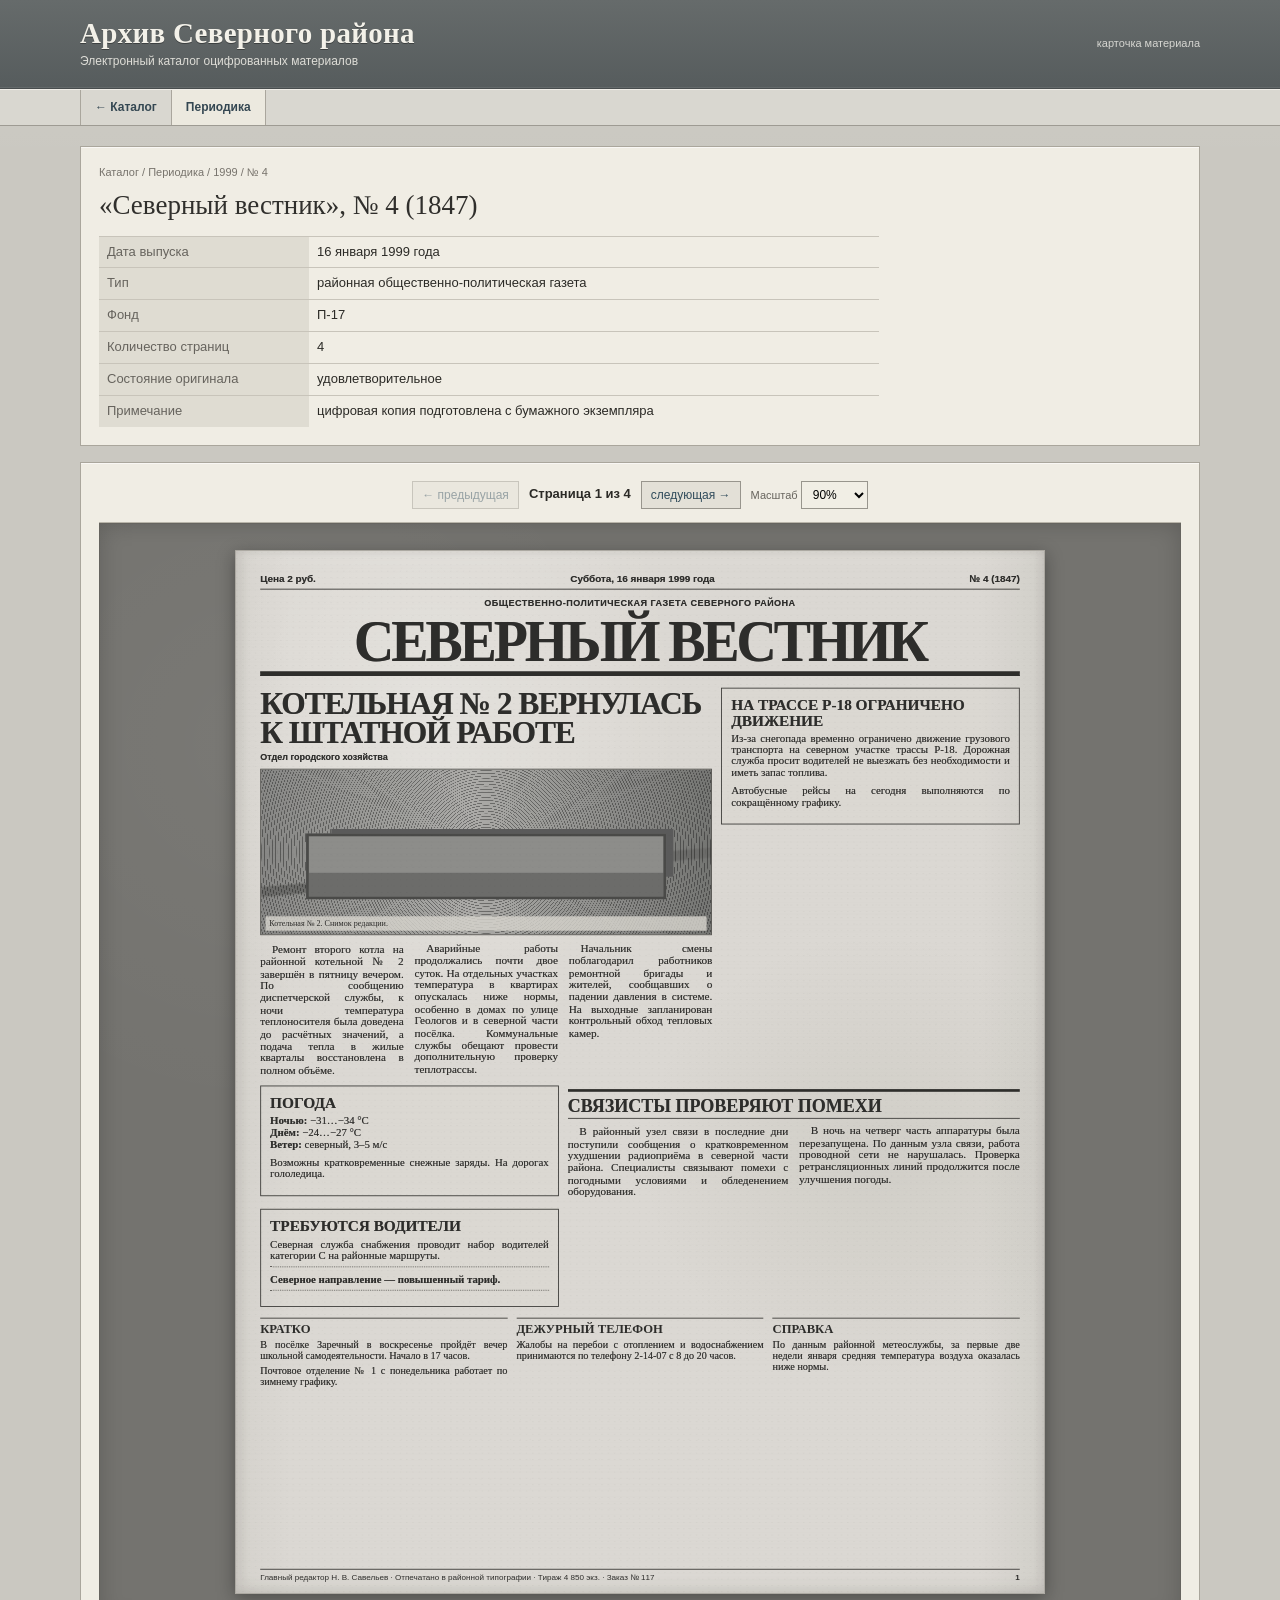
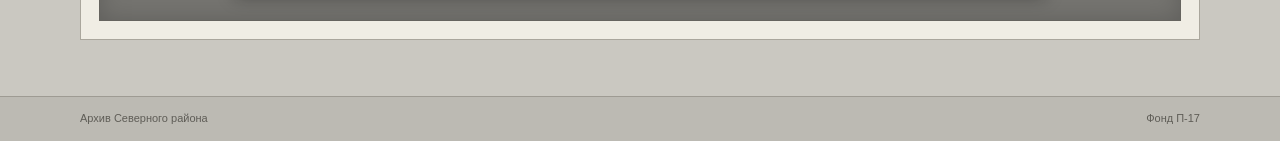
==== commit 4bf70b80: "Add files via upload" ====
--- a/issue-1999-04.html
+++ b/issue-1999-04.html
@@ -78,6 +78,23 @@
             <p><b>Северное направление — повышенный тариф.</b></p>
           </aside>
         </div>
+        
+        <div class="np-mini-strip">
+          <div class="np-mini">
+            <h4>КРАТКО</h4>
+            <p>В посёлке Заречный в воскресенье пройдёт вечер школьной самодеятельности. Начало в 17 часов.</p>
+            <p>Почтовое отделение № 1 с понедельника работает по зимнему графику.</p>
+          </div>
+          <div class="np-mini">
+            <h4>ДЕЖУРНЫЙ ТЕЛЕФОН</h4>
+            <p>Жалобы на перебои с отоплением и водоснабжением принимаются по телефону 2-14-07 с 8 до 20 часов.</p>
+          </div>
+          <div class="np-mini">
+            <h4>СПРАВКА</h4>
+            <p>По данным районной метеослужбы, за первые две недели января средняя температура воздуха оказалась ниже нормы.</p>
+          </div>
+        </div>
+
         <div class="np-footer"><span class="print-info">Главный редактор Н. В. Савельев · Отпечатано в районной типографии · Тираж 4 850 экз. · Заказ № 117</span><span>1</span></div>
       </section>
 
@@ -104,6 +121,16 @@
           </article>
           <aside class="span-2 np-box"><h3>КРАТКО</h3><p>В воскресенье в клубе посёлка Заречный состоится семейный вечер. Начало в 17 часов.</p><p>Почтовое отделение № 1 переходит на зимний график работы.</p></aside>
         </div>
+        
+          <article class="span-3">
+            <h3 class="np-section">ПО СЕЛАМ РАЙОНА</h3>
+            <div class="columns columns-2">
+              <p>В Верхнем завершён ремонт дизельной электростанции. Вечером в среду в посёлок доставили запас топлива, которого, по словам администрации, должно хватить до конца месяца.</p>
+              <p>Жители Кедрового просят ускорить расчистку подъездной дороги к складу. Из-за метели техника дважды возвращалась, не дойдя до конечной точки маршрута.</p>
+            </div>
+          </article>
+          <aside class="span-2 np-box"><h3>СОВЕТ СПЕЦИАЛИСТА</h3><p>При сильном морозе и ветре школьникам рекомендуют закрывать лицо шарфом и не задерживаться на улице без необходимости.</p></aside>
+
         <div class="np-footer"><span class="print-info">Адрес редакции: п. Северный, ул. Советская, 14 · Тел. редакции 2-18-43</span><span>2</span></div>
       </section>
 
@@ -130,6 +157,16 @@
           </article>
           <aside class="span-2 np-box"><h3>ОБЪЯВЛЕНИЕ</h3><p>Предприятиям района необходимо до 25 января представить сведения о резервных источниках питания.</p><p>Справки по телефону редакции.</p></aside>
         </div>
+        
+          <article class="span-3">
+            <h3 class="np-section">ОПЕРАТИВНО</h3>
+            <div class="columns columns-2">
+              <p>Районное управление связи напоминает организациям о необходимости проверять резервные аккумуляторы и своевременно сообщать о неисправностях наружных линий.</p>
+              <p>По данным диспетчерской службы, в северном направлении отдельные участки проводной связи восстанавливались дважды за прошедшую неделю.</p>
+            </div>
+          </article>
+          <aside class="span-2 np-box"><h3>СООБЩЕНИЕ</h3><p>Выдача пропусков на объекты связи производится по предварительным заявкам через районный узел связи.</p></aside>
+
         <div class="np-footer"><span class="print-info">Материалы читателей принимаются ежедневно, кроме воскресенья. Рукописи не возвращаются.</span><span>3</span></div>
       </section>
 
@@ -147,6 +184,16 @@
           <article class="span-3"><h3 class="np-section">НАШ КАЛЕНДАРЬ</h3><div class="columns columns-2"><p>Световой день постепенно увеличивается. По данным метеослужбы, в конце января продолжительность дня составит почти семь часов.</p><p>Синоптики не исключают нового похолодания во второй половине месяца.</p></div></article>
           <aside class="span-2 np-box"><h3>РЕДАКЦИЯ</h3><p>Материалы читателей принимаются ежедневно, кроме воскресенья. Рукописи не рецензируются и не возвращаются.</p></aside>
         </div>
+        
+          <article class="span-3">
+            <h3 class="np-section">ОБМЕН И НАХОДКИ</h3>
+            <div class="columns columns-2">
+              <p>Жители посёлка публикуют частные объявления: обмен дров на уголь, продажа саней, поиск запчастей к снегоходу и дизельному генератору.</p>
+              <p>Редакция напоминает, что объявления частных лиц принимаются до пятницы включительно. Стоимость одной строки — 2 рубля.</p>
+            </div>
+          </article>
+          <aside class="span-2 np-box"><h3>КИНОПОКАЗ</h3><p>В клубе Северного в воскресенье будет показан художественный фильм. Начало в 18:30. При себе иметь тёплую обувь.</p></aside>
+
         <div class="np-footer"><span class="print-info">Учредитель: районный совет · Индекс 52914 · Цена свободная</span><span>4</span></div>
       </section>
     </div></div>
--- a/newspaper.css
+++ b/newspaper.css
@@ -44,11 +44,11 @@
   display:none;
   position:relative;
   width:900px;
-  height:1273px;
+  height:1160px;
   flex:none;
   transform:scale(var(--scan-scale));
   transform-origin:top center;
-  margin:0 auto calc((var(--scan-scale) - 1) * 1273px);
+  margin:0 auto calc((var(--scan-scale) - 1) * 1160px);
   overflow:hidden;
   color:#282620;
   padding:24px 27px 31px;
@@ -57,10 +57,10 @@
     radial-gradient(ellipse at 24% 16%,rgba(255,255,255,.24),transparent 29%),
     radial-gradient(ellipse at 79% 58%,rgba(90,74,42,.08),transparent 26%),
     linear-gradient(90deg,rgba(58,47,25,.035),transparent 7%,transparent 92%,rgba(45,37,24,.055)),
-    #d5cdb8;
+    #dfd7c6;
   border:1px solid #aaa18c;
   box-shadow:0 4px 18px rgba(0,0,0,.38);
-  filter:grayscale(.82) contrast(.91) brightness(.98);
+  filter:grayscale(.65) contrast(.94) brightness(1.03);
   isolation:isolate
 }
 .newspaper-page.active{display:block}
@@ -72,7 +72,7 @@
   inset:0;
   z-index:7;
   pointer-events:none;
-  opacity:.34;
+  opacity:.22;
   mix-blend-mode:multiply;
   background:
     radial-gradient(circle at 12% 23%,rgba(41,36,28,.18) 0 .55px,transparent .8px),
@@ -177,7 +177,7 @@
   text-transform:uppercase
 }
 
-.columns{column-gap:13px;text-align:justify;hyphens:auto}
+.columns{column-gap:12px;text-align:justify;hyphens:auto}
 .columns-3{column-count:3}
 .columns-2{column-count:2}
 .columns p{
@@ -294,3 +294,29 @@
   .viewer__bar button{padding:6px}
   .meta-table th{width:120px}
 }
+
+
+.np-mini-strip{
+  display:grid;
+  grid-template-columns:repeat(3,1fr);
+  gap:10px;
+  margin-top:8px;
+  position:relative;
+  z-index:2
+}
+.np-mini{
+  border-top:1px solid #3a372f;
+  padding-top:5px
+}
+.np-mini h4{
+  margin:0 0 4px;
+  font-size:14px;
+  line-height:1;
+  text-transform:uppercase
+}
+.np-mini p{
+  margin:0 0 5px;
+  font-size:11.3px;
+  line-height:1.07;
+  text-align:justify
+}
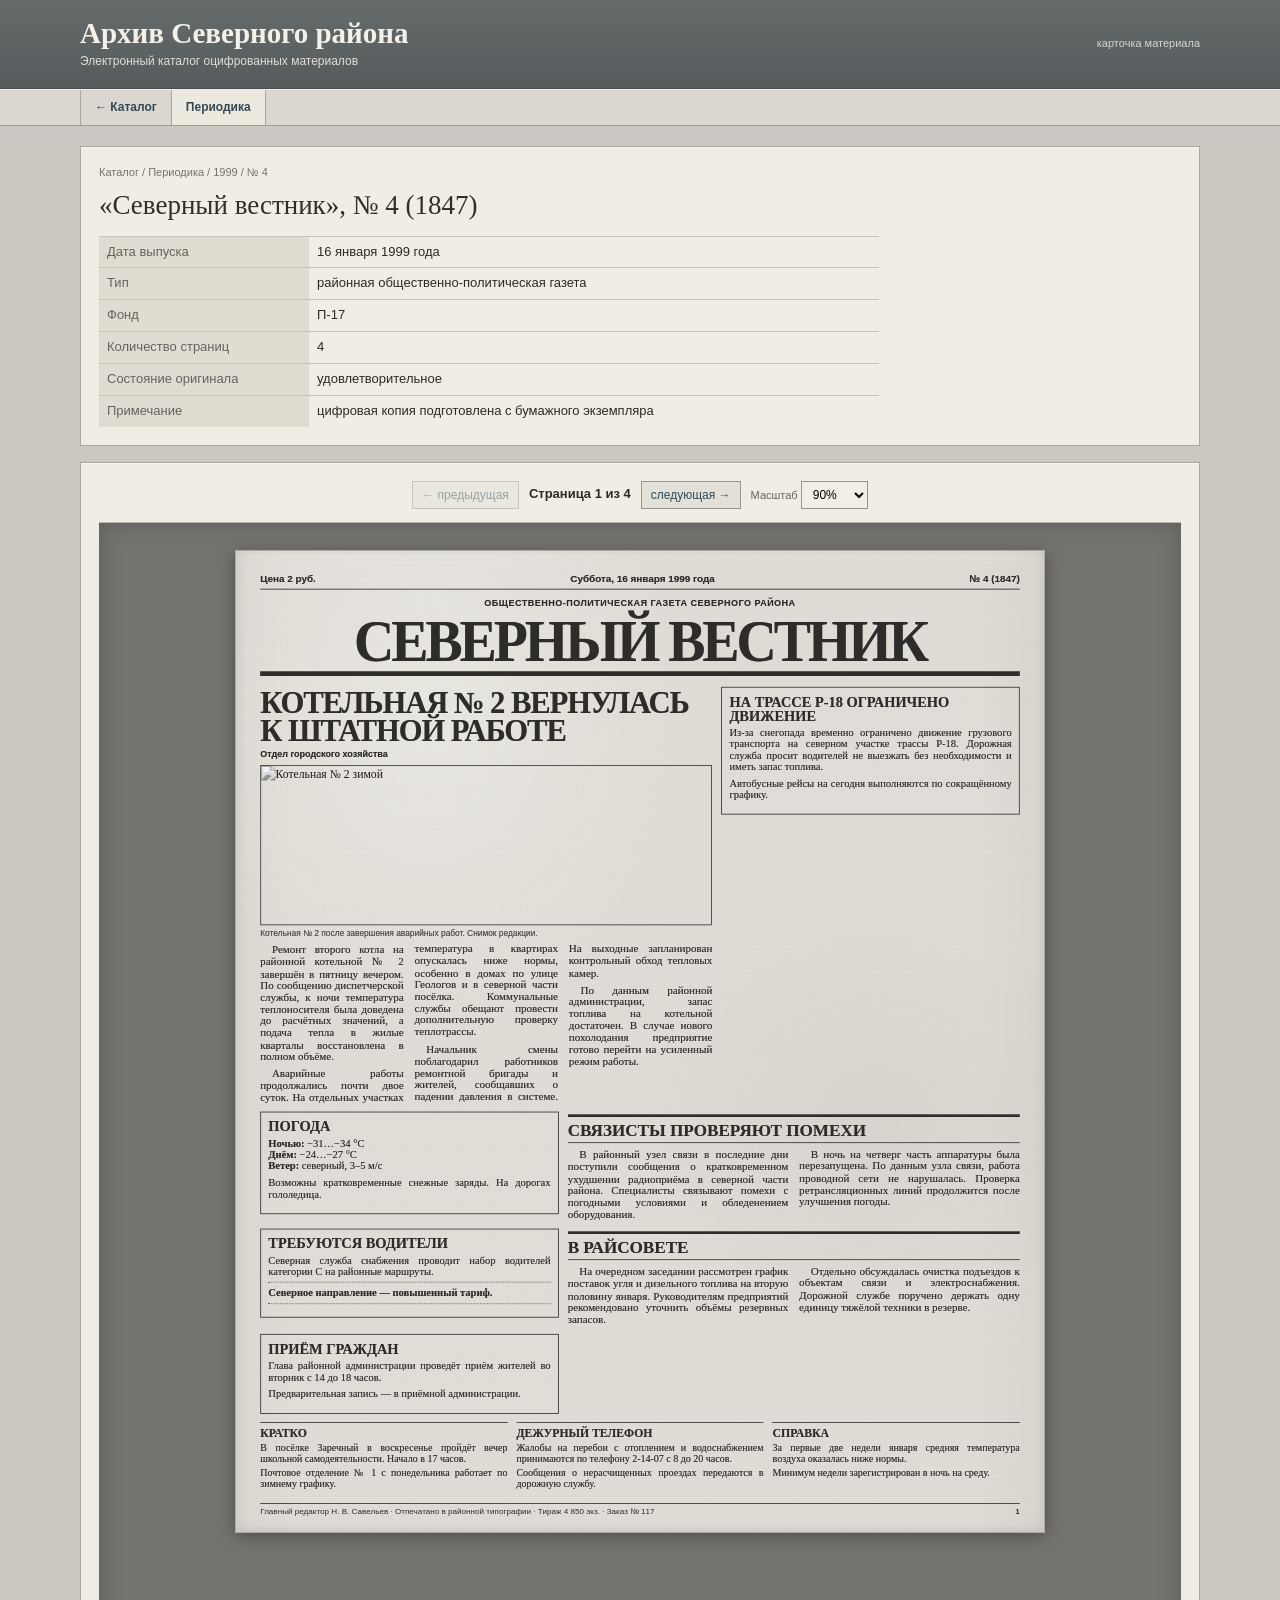
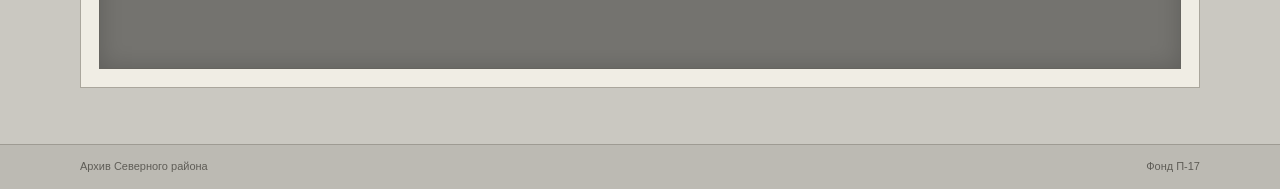
==== commit f0d2a54d: "Add files via upload" ====
--- a/issue-1999-04.html
+++ b/issue-1999-04.html
@@ -2,6 +2,8 @@
 <html lang="ru">
 <head>
   <meta charset="utf-8">
+  <meta name="color-scheme" content="light">
+  <meta name="darkreader-lock">
   <meta name="viewport" content="width=device-width,initial-scale=1">
   <title>«Северный вестник», № 4 (1847) — Архив Северного района</title>
   <link rel="stylesheet" href="site.css">
@@ -41,30 +43,37 @@
     </div>
 
     <div class="scan-stage"><div class="scan-wrap">
+
       <section class="newspaper-page active" data-page="1">
         <div class="np-topline"><span>Цена 2 руб.</span><span>Суббота, 16 января 1999 года</span><span>№ 4 (1847)</span></div>
         <header class="np-head"><div class="np-kicker">ОБЩЕСТВЕННО-ПОЛИТИЧЕСКАЯ ГАЗЕТА СЕВЕРНОГО РАЙОНА</div><div class="np-title">СЕВЕРНЫЙ ВЕСТНИК</div><div class="np-rule"></div></header>
+
         <div class="np-grid hero-grid">
           <article class="span-3">
             <h2 class="np-main">КОТЕЛЬНАЯ № 2 ВЕРНУЛАСЬ К ШТАТНОЙ РАБОТЕ</h2>
             <div class="np-byline">Отдел городского хозяйства</div>
-            <div class="fake-photo boiler"><span>Котельная № 2. Снимок редакции.</span></div>
+            <img class="newspaper-photo" src="assets/boiler.jpg" alt="Котельная № 2 зимой">
+            <p class="photo-caption">Котельная № 2 после завершения аварийных работ. Снимок редакции.</p>
             <div class="columns columns-3">
               <p>Ремонт второго котла на районной котельной № 2 завершён в пятницу вечером. По сообщению диспетчерской службы, к ночи температура теплоносителя была доведена до расчётных значений, а подача тепла в жилые кварталы восстановлена в полном объёме.</p>
               <p>Аварийные работы продолжались почти двое суток. На отдельных участках температура в квартирах опускалась ниже нормы, особенно в домах по улице Геологов и в северной части посёлка. Коммунальные службы обещают провести дополнительную проверку теплотрассы.</p>
               <p>Начальник смены поблагодарил работников ремонтной бригады и жителей, сообщавших о падении давления в системе. На выходные запланирован контрольный обход тепловых камер.</p>
-            </div>
-          </article>
+              <p>По данным районной администрации, запас топлива на котельной достаточен. В случае нового похолодания предприятие готово перейти на усиленный режим работы.</p>
+            </div>
+          </article>
+
           <aside class="span-2 np-box">
             <h3>НА ТРАССЕ Р-18 ОГРАНИЧЕНО ДВИЖЕНИЕ</h3>
             <p>Из-за снегопада временно ограничено движение грузового транспорта на северном участке трассы Р-18. Дорожная служба просит водителей не выезжать без необходимости и иметь запас топлива.</p>
             <p>Автобусные рейсы на сегодня выполняются по сокращённому графику.</p>
           </aside>
+
           <aside class="span-2 np-box light">
             <h3>ПОГОДА</h3>
             <p><b>Ночью:</b> −31…−34 °C<br><b>Днём:</b> −24…−27 °C<br><b>Ветер:</b> северный, 3–5 м/с</p>
             <p>Возможны кратковременные снежные заряды. На дорогах гололедица.</p>
           </aside>
+
           <article class="span-3">
             <h3 class="np-section">СВЯЗИСТЫ ПРОВЕРЯЮТ ПОМЕХИ</h3>
             <div class="columns columns-2">
@@ -72,27 +81,32 @@
               <p>В ночь на четверг часть аппаратуры была перезапущена. По данным узла связи, работа проводной сети не нарушалась. Проверка ретрансляционных линий продолжится после улучшения погоды.</p>
             </div>
           </article>
+
           <aside class="span-2 np-box classifieds-mini">
             <h3>ТРЕБУЮТСЯ ВОДИТЕЛИ</h3>
             <p>Северная служба снабжения проводит набор водителей категории C на районные маршруты.</p>
             <p><b>Северное направление — повышенный тариф.</b></p>
           </aside>
-        </div>
-        
-        <div class="np-mini-strip">
-          <div class="np-mini">
-            <h4>КРАТКО</h4>
-            <p>В посёлке Заречный в воскресенье пройдёт вечер школьной самодеятельности. Начало в 17 часов.</p>
-            <p>Почтовое отделение № 1 с понедельника работает по зимнему графику.</p>
-          </div>
-          <div class="np-mini">
-            <h4>ДЕЖУРНЫЙ ТЕЛЕФОН</h4>
-            <p>Жалобы на перебои с отоплением и водоснабжением принимаются по телефону 2-14-07 с 8 до 20 часов.</p>
-          </div>
-          <div class="np-mini">
-            <h4>СПРАВКА</h4>
-            <p>По данным районной метеослужбы, за первые две недели января средняя температура воздуха оказалась ниже нормы.</p>
-          </div>
+
+          <article class="span-3">
+            <h3 class="np-section">В РАЙСОВЕТЕ</h3>
+            <div class="columns columns-2">
+              <p>На очередном заседании рассмотрен график поставок угля и дизельного топлива на вторую половину января. Руководителям предприятий рекомендовано уточнить объёмы резервных запасов.</p>
+              <p>Отдельно обсуждалась очистка подъездов к объектам связи и электроснабжения. Дорожной службе поручено держать одну единицу тяжёлой техники в резерве.</p>
+            </div>
+          </article>
+
+          <aside class="span-2 np-box">
+            <h3>ПРИЁМ ГРАЖДАН</h3>
+            <p>Глава районной администрации проведёт приём жителей во вторник с 14 до 18 часов.</p>
+            <p>Предварительная запись — в приёмной администрации.</p>
+          </aside>
+        </div>
+
+        <div class="np-mini-strip">
+          <div class="np-mini"><h4>КРАТКО</h4><p>В посёлке Заречный в воскресенье пройдёт вечер школьной самодеятельности. Начало в 17 часов.</p><p>Почтовое отделение № 1 с понедельника работает по зимнему графику.</p></div>
+          <div class="np-mini"><h4>ДЕЖУРНЫЙ ТЕЛЕФОН</h4><p>Жалобы на перебои с отоплением и водоснабжением принимаются по телефону 2-14-07 с 8 до 20 часов.</p><p>Сообщения о нерасчищенных проездах передаются в дорожную службу.</p></div>
+          <div class="np-mini"><h4>СПРАВКА</h4><p>За первые две недели января средняя температура воздуха оказалась ниже нормы.</p><p>Минимум недели зарегистрирован в ночь на среду.</p></div>
         </div>
 
         <div class="np-footer"><span class="print-info">Главный редактор Н. В. Савельев · Отпечатано в районной типографии · Тираж 4 850 экз. · Заказ № 117</span><span>1</span></div>
@@ -101,6 +115,7 @@
       <section class="newspaper-page" data-page="2">
         <div class="np-topline"><span>№ 4 (1847)</span><span>16 января 1999 года</span><span>2</span></div>
         <header class="np-head small"><div class="np-title small-title">РАЙОННАЯ ЖИЗНЬ</div><div class="np-rule"></div></header>
+
         <div class="np-grid">
           <article class="span-3">
             <h2 class="np-main medium">ШКОЛЫ ГОТОВЯТСЯ К МОРОЗАМ</h2>
@@ -108,20 +123,20 @@
               <p>Районный отдел образования рекомендовал директорам школ внимательно следить за температурой воздуха в начале следующей недели. При сильном похолодании занятия для младших классов могут быть отменены.</p>
               <p>В школе № 2 проверены запасные входы и состояние отопления. В мастерских дополнительно утеплены окна, а в спортивном зале заменено повреждённое стекло.</p>
               <p>Родителей просят следить за объявлениями по местному радио и не отправлять детей на занятия при официальной отмене уроков.</p>
-            </div>
-          </article>
-          <aside class="span-2 np-box"><h3>В БИБЛИОТЕКЕ — НОВАЯ ВЫСТАВКА</h3><p>Районная библиотека открыла небольшую выставку фотографий северных экспедиций 1960–1970-х годов. Представлены копии снимков из семейных архивов жителей.</p></aside>
+              <p>В сельских школах дополнительно проверяют запас топлива для котельных. Подвоз учебников и продуктов в отдалённые населённые пункты перенесён на начало недели.</p>
+            </div>
+          </article>
+          <aside class="span-2 np-box"><h3>В БИБЛИОТЕКЕ — НОВАЯ ВЫСТАВКА</h3><p>Районная библиотека открыла выставку фотографий северных экспедиций 1960–1970-х годов. Представлены копии снимков из семейных архивов жителей.</p><p>Экспозиция работает до конца месяца.</p></aside>
+
           <aside class="span-2 np-box light"><h3>РЕМОНТ В ДОМЕ КУЛЬТУРЫ</h3><p>В зрительном зале продолжается замена части электропроводки. Кружковые занятия временно проходят в малом зале и библиотеке.</p></aside>
           <article class="span-3">
             <h3 class="np-section">ПИСЬМА В РЕДАКЦИЮ</h3>
             <div class="columns columns-2">
               <p><b>«Почему опять не чистят двор?»</b> Жители дома № 8 по улице Мира жалуются на снежные завалы у подъездов. Редакция передала обращение в коммунальную службу.</p>
-              <p><b>«Спасибо ремонтной бригаде».</b> Несколько читателей поблагодарили работников котельной за ночную работу во время аварии.</p>
-            </div>
-          </article>
-          <aside class="span-2 np-box"><h3>КРАТКО</h3><p>В воскресенье в клубе посёлка Заречный состоится семейный вечер. Начало в 17 часов.</p><p>Почтовое отделение № 1 переходит на зимний график работы.</p></aside>
-        </div>
-        
+              <p><b>«Спасибо ремонтной бригаде».</b> Несколько читателей поблагодарили работников котельной за ночную работу во время аварии. Ответ коммунального предприятия будет опубликован в следующем номере.</p>
+            </div>
+          </article>
+
           <article class="span-3">
             <h3 class="np-section">ПО СЕЛАМ РАЙОНА</h3>
             <div class="columns columns-2">
@@ -129,7 +144,23 @@
               <p>Жители Кедрового просят ускорить расчистку подъездной дороги к складу. Из-за метели техника дважды возвращалась, не дойдя до конечной точки маршрута.</p>
             </div>
           </article>
-          <aside class="span-2 np-box"><h3>СОВЕТ СПЕЦИАЛИСТА</h3><p>При сильном морозе и ветре школьникам рекомендуют закрывать лицо шарфом и не задерживаться на улице без необходимости.</p></aside>
+          <aside class="span-2 np-box"><h3>СОВЕТ СПЕЦИАЛИСТА</h3><p>При сильном морозе и ветре рекомендуется закрывать лицо шарфом и не задерживаться на улице без необходимости.</p><p>Перед дальней поездкой следует проверить запас топлива и исправность отопителя.</p></aside>
+
+          <aside class="span-2 np-box"><h3>РАЙОННАЯ БОЛЬНИЦА</h3><p>Поликлиника работает по обычному графику. Врачи напоминают пожилым людям о необходимости избегать длительного пребывания на морозе.</p></aside>
+          <article class="span-3">
+            <h3 class="np-section">КОММУНАЛЬНАЯ СЛУЖБА СООБЩАЕТ</h3>
+            <div class="columns columns-2">
+              <p>За последние сутки устранены две утечки на внутриквартальных сетях. Ремонтные бригады продолжают обследование тепловых камер после аварии на котельной.</p>
+              <p>Жителей просят не складировать снег у люков и пожарных гидрантов. Заявки на расчистку дворов принимаются через диспетчерскую.</p>
+            </div>
+          </article>
+        </div>
+
+        <div class="np-mini-strip">
+          <div class="np-mini"><h4>КУЛЬТУРА</h4><p>В музыкальной школе идёт подготовка к зимнему отчётному концерту.</p><p>Репетиции проходят по сокращённому графику.</p></div>
+          <div class="np-mini"><h4>ПОЧТА</h4><p>Отправления на северное направление могут доставляться с задержкой до двух суток из-за состояния дорог.</p></div>
+          <div class="np-mini"><h4>СПОРТ</h4><p>Лыжная секция приглашает школьников на тренировку в субботу. Сбор у стадиона в 11:00.</p></div>
+        </div>
 
         <div class="np-footer"><span class="print-info">Адрес редакции: п. Северный, ул. Советская, 14 · Тел. редакции 2-18-43</span><span>2</span></div>
       </section>
@@ -137,9 +168,12 @@
       <section class="newspaper-page" data-page="3">
         <div class="np-topline"><span>№ 4 (1847)</span><span>16 января 1999 года</span><span>3</span></div>
         <header class="np-head small"><div class="np-title small-title">ТРАНСПОРТ · ХОЗЯЙСТВО · ОФИЦИАЛЬНО</div><div class="np-rule"></div></header>
+
         <div class="np-grid">
           <article class="span-3">
             <h2 class="np-main medium">ДОРОЖНИКИ ПРОСЯТ НЕ РИСКОВАТЬ</h2>
+            <img class="newspaper-photo tall" src="assets/road-r18.jpg" alt="Грузовик на зимней трассе Р-18">
+            <p class="photo-caption">Северный участок трассы Р-18. Архивный снимок дорожной службы.</p>
             <div class="columns columns-3">
               <p>На северном направлении продолжается очистка трассы Р-18. Ночью несколько участков вновь перемело, поэтому тяжёлую технику направили к повороту на Старый карьер и далее к линии районных объектов связи.</p>
               <p>Диспетчер дорожной службы напомнил, что стоянка на обочине при плохой видимости опасна даже на знакомых участках. Водителям рекомендуется сообщать о времени выезда и предполагаемом маршруте.</p>
@@ -147,17 +181,16 @@
             </div>
           </article>
           <aside class="span-2 np-box"><h3>АВТОБУС № 6: ЗИМНИЙ ГРАФИК</h3><p>Будни: 7:10, 12:40, 17:30.<br>Суббота: 8:20, 15:10.<br>Воскресенье: рейс в 15:10 выполняется по погоде.</p></aside>
+
           <aside class="span-2 np-box light"><h3>ПОЖАРНАЯ СЛУЖБА НАПОМИНАЕТ</h3><p>Не оставляйте печи без присмотра, не используйте повреждённые удлинители и держите проход к выходу свободным.</p></aside>
           <article class="span-3">
             <h3 class="np-section">ИЗ СВОДКИ ДЕЖУРНОЙ ЧАСТИ</h3>
             <div class="columns columns-2">
               <p>За неделю зарегистрировано три бытовых происшествия и два обращения по поводу повреждения имущества. Серьёзно пострадавших нет.</p>
-              <p>Водителей просят не оставлять автомобили на проездах, используемых снегоуборочной техникой.</p>
-            </div>
-          </article>
-          <aside class="span-2 np-box"><h3>ОБЪЯВЛЕНИЕ</h3><p>Предприятиям района необходимо до 25 января представить сведения о резервных источниках питания.</p><p>Справки по телефону редакции.</p></aside>
-        </div>
-        
+              <p>Водителей просят не оставлять автомобили на проездах, используемых снегоуборочной техникой. Особое внимание уделяется подъездам к котельным и складам топлива.</p>
+            </div>
+          </article>
+
           <article class="span-3">
             <h3 class="np-section">ОПЕРАТИВНО</h3>
             <div class="columns columns-2">
@@ -166,6 +199,22 @@
             </div>
           </article>
           <aside class="span-2 np-box"><h3>СООБЩЕНИЕ</h3><p>Выдача пропусков на объекты связи производится по предварительным заявкам через районный узел связи.</p></aside>
+
+          <aside class="span-2 np-box"><h3>ТОПЛИВО</h3><p>Очередная партия дизельного топлива прибыла на районную базу снабжения. Отгрузка в Верхний и Кедровое начнётся после открытия дороги.</p></aside>
+          <article class="span-3">
+            <h3 class="np-section">РЕЗЕРВНОЕ ПИТАНИЕ</h3>
+            <div class="columns columns-2">
+              <p>Предприятиям района необходимо до 25 января представить сведения о резервных источниках питания. Проверка проводится в рамках подготовки к периоду наиболее низких температур.</p>
+              <p>Особое внимание будет уделено объектам связи, водоснабжения, котельным и медицинским учреждениям.</p>
+            </div>
+          </article>
+        </div>
+
+        <div class="np-mini-strip">
+          <div class="np-mini"><h4>ДОРОЖНАЯ СВОДКА</h4><p>Р-18: движение ограничено.<br>Заречный: проезд открыт.<br>Старый карьер: только служебный транспорт.</p></div>
+          <div class="np-mini"><h4>ГИБДД</h4><p>За неделю зарегистрировано два мелких ДТП. Пострадавших нет.</p><p>Причина — несоблюдение дистанции на снежном покрытии.</p></div>
+          <div class="np-mini"><h4>СНАБЖЕНИЕ</h4><p>Магазины получили хлеб, молочные продукты и крупы. Следующая машина ожидается в понедельник.</p></div>
+        </div>
 
         <div class="np-footer"><span class="print-info">Материалы читателей принимаются ежедневно, кроме воскресенья. Рукописи не возвращаются.</span><span>3</span></div>
       </section>
@@ -173,18 +222,27 @@
       <section class="newspaper-page" data-page="4">
         <div class="np-topline"><span>№ 4 (1847)</span><span>16 января 1999 года</span><span>4</span></div>
         <header class="np-head small"><div class="np-title small-title">СПОРТ · ОБЪЯВЛЕНИЯ · СПРАВКИ</div><div class="np-rule"></div></header>
+
         <div class="np-grid">
           <article class="span-3">
             <h2 class="np-main medium">ХОККЕИСТЫ «СЕВЕРА» ОДЕРЖАЛИ ПОБЕДУ</h2>
-            <div class="fake-photo hockey"><span>Матч на районном корте.</span></div>
-            <div class="columns columns-3"><p>Команда «Север» выиграла товарищеский матч у гостей со счётом 5:3. Несмотря на мороз, встречу посмотрели несколько десятков зрителей.</p><p>Лучшим игроком матча признан вратарь хозяев. Следующая игра запланирована на конец месяца.</p><p>Организаторы напоминают: при температуре ниже установленной нормы матч будет перенесён.</p></div>
+            <div class="columns columns-3">
+              <p>Команда «Север» выиграла товарищеский матч у гостей со счётом 5:3. Несмотря на мороз, встречу посмотрели несколько десятков зрителей.</p>
+              <p>Лучшим игроком матча признан вратарь хозяев. Следующая игра запланирована на конец месяца.</p>
+              <p>Организаторы напоминают: при температуре ниже установленной нормы матч будет перенесён. Решение будет объявлено по районному радио.</p>
+            </div>
           </article>
           <aside class="span-2 np-box classifieds"><h3>ОБЪЯВЛЕНИЯ</h3><p><b>Продам генератор ГД-4.</b> Рабочий, требуется замена ремня.</p><p><b>Утеряна связка ключей</b> в районе старой метеостанции. Нашедшего просим обратиться в редакцию.</p><p><b>Куплю керосиновую лампу</b> и запасные фитили.</p><p><b>Требуется водитель.</b> Районная служба снабжения. Стаж от 3 лет.</p></aside>
+
           <aside class="span-2 np-box light"><h3>ТЕЛЕФОНЫ</h3><p>Дежурная часть — 02<br>Пожарная охрана — 01<br>Скорая помощь — 03<br>Диспетчер ЖКХ — 2-14-07<br>Редакция — 2-18-43</p></aside>
-          <article class="span-3"><h3 class="np-section">НАШ КАЛЕНДАРЬ</h3><div class="columns columns-2"><p>Световой день постепенно увеличивается. По данным метеослужбы, в конце января продолжительность дня составит почти семь часов.</p><p>Синоптики не исключают нового похолодания во второй половине месяца.</p></div></article>
-          <aside class="span-2 np-box"><h3>РЕДАКЦИЯ</h3><p>Материалы читателей принимаются ежедневно, кроме воскресенья. Рукописи не рецензируются и не возвращаются.</p></aside>
-        </div>
-        
+          <article class="span-3">
+            <h3 class="np-section">НАШ КАЛЕНДАРЬ</h3>
+            <div class="columns columns-2">
+              <p>Световой день постепенно увеличивается. По данным метеослужбы, в конце января продолжительность дня составит почти семь часов.</p>
+              <p>Синоптики не исключают нового похолодания во второй половине месяца. Устойчивого улучшения погоды до понедельника не ожидается.</p>
+            </div>
+          </article>
+
           <article class="span-3">
             <h3 class="np-section">ОБМЕН И НАХОДКИ</h3>
             <div class="columns columns-2">
@@ -192,14 +250,45 @@
               <p>Редакция напоминает, что объявления частных лиц принимаются до пятницы включительно. Стоимость одной строки — 2 рубля.</p>
             </div>
           </article>
-          <aside class="span-2 np-box"><h3>КИНОПОКАЗ</h3><p>В клубе Северного в воскресенье будет показан художественный фильм. Начало в 18:30. При себе иметь тёплую обувь.</p></aside>
+          <aside class="span-2 np-box"><h3>КИНОПОКАЗ</h3><p>В клубе Северного в воскресенье будет показан художественный фильм. Начало в 18:30.</p><p>Администрация клуба просит зрителей не оставлять верхнюю одежду в проходах.</p></aside>
+
+          <aside class="span-2 np-box">
+            <h3>РАЙОННОЕ РАДИО</h3>
+            <ul class="np-list">
+              <li><b>07:00</b> Новости района</li>
+              <li><b>07:15</b> Прогноз погоды</li>
+              <li><b>12:00</b> Информационный выпуск</li>
+              <li><b>18:00</b> Новости</li>
+              <li><b>18:20</b> Объявления</li>
+              <li><b>21:00</b> Прогноз погоды</li>
+            </ul>
+          </aside>
+          <article class="span-3">
+            <h3 class="np-section">ЧАСТНЫЕ ОБЪЯВЛЕНИЯ</h3>
+            <div class="columns columns-2">
+              <p><b>Продам:</b> зимнюю резину, две покрышки, состояние хорошее. Тел. 2-11-76.</p>
+              <p><b>Меняю:</b> сухие берёзовые дрова на уголь. Возможна доставка по посёлку.</p>
+              <p><b>Куплю:</b> аккумулятор 6СТ-60, можно бывший в употреблении.</p>
+              <p><b>Найдены:</b> шерстяные рукавицы у автобусной остановки на ул. Мира. Обращаться в редакцию.</p>
+            </div>
+          </article>
+        </div>
+
+        <div class="np-mini-strip">
+          <div class="np-mini"><h4>ДЕЖУРНЫЕ АПТЕКИ</h4><p>Аптека № 1 — до 20:00.<br>Аптечный пункт больницы — круглосуточно.</p></div>
+          <div class="np-mini"><h4>СПРАВКА</h4><p>Приём объявлений: понедельник–пятница, 9:00–17:00.</p><p>Телефон 2-18-43.</p></div>
+          <div class="np-mini"><h4>РЕДАКЦИЯ</h4><p>Материалы читателей принимаются ежедневно, кроме воскресенья. Рукописи не рецензируются и не возвращаются.</p></div>
+        </div>
 
         <div class="np-footer"><span class="print-info">Учредитель: районный совет · Индекс 52914 · Цена свободная</span><span>4</span></div>
       </section>
+
     </div></div>
   </section>
 </main>
+
 <footer><div class="shell footer__inner"><span>Архив Северного района</span><span>Фонд П-17</span></div></footer>
+
 <!--
 Служебная пометка оцифровщика:
 поля номера сверены с бумажным экземпляром. Лист 4 имеет следы повторного прошивания.
--- a/site.css
+++ b/site.css
@@ -1,155 +1,49 @@
+
 :root{
-  --ink:#2b2a26;
-  --muted:#6b6962;
-  --line:#aaa69c;
-  --line-dark:#807c73;
-  --site-bg:#cac8c1;
-  --site-bg-2:#ddd9cf;
-  --panel:#e9e6dc;
-  --panel-2:#f0ede4;
-  --link:#334b5c;
-  --header:#666b6b;
-  --header-2:#565c5d;
+  --ink:#2b2a26; --muted:#6b6962; --line:#aaa69c; --site-bg:#cac8c1;
+  --panel:#e8e4da; --panel-2:#f0ede4; --link:#334b5c; --header:#666b6b; --header-2:#565c5d;
   --max:1120px;
 }
 *{box-sizing:border-box}
-html{background:var(--site-bg);color:var(--ink)}
+html{color-scheme:light;background:var(--site-bg);color:var(--ink)}
 body{
-  margin:0;
-  font-family:Tahoma,Arial,sans-serif;
-  font-size:13px;
-  line-height:1.45;
-  color:var(--ink);
-  background:
-    linear-gradient(rgba(255,255,255,.10),rgba(255,255,255,0) 160px),
-    var(--site-bg);
+  margin:0; color:var(--ink);
+  font:13px/1.45 Tahoma,Arial,sans-serif;
+  background:linear-gradient(rgba(255,255,255,.10),rgba(255,255,255,0) 160px),var(--site-bg);
 }
 a{color:var(--link)}
 .shell{width:min(var(--max),calc(100% - 26px));margin:auto}
-
-.masthead{
-  background:linear-gradient(var(--header),var(--header-2));
-  color:#f3f1e9;
-  border-bottom:1px solid #484d4e;
-  box-shadow:inset 0 -1px rgba(255,255,255,.08);
-}
-.masthead__inner{
-  min-height:88px;
-  display:flex;
-  align-items:center;
-  justify-content:space-between;
-  gap:24px
-}
-.institution{
-  font-family:"Times New Roman",Times,serif;
-  font-size:29px;
-  line-height:1.05;
-  font-weight:bold;
-  letter-spacing:.01em;
-  text-shadow:0 1px rgba(0,0,0,.35)
-}
+.masthead{background:linear-gradient(var(--header),var(--header-2));color:#f3f1e9;border-bottom:1px solid #484d4e}
+.masthead__inner{min-height:88px;display:flex;align-items:center;justify-content:space-between;gap:24px}
+.institution{font:700 29px/1.05 "Times New Roman",Times,serif}
 .subtitle{margin-top:5px;color:#deddd7;font-size:12px}
 .edition{color:#d6d6d1;font-size:11px}
-
-.navline{
-  background:#d9d7d0;
-  border-top:1px solid #efede7;
-  border-bottom:1px solid #9e9b93
-}
+.navline{background:#d9d7d0;border-top:1px solid #efede7;border-bottom:1px solid #9e9b93}
 .navline__inner{display:flex;gap:0}
-.navline a{
-  padding:9px 14px;
-  text-decoration:none;
-  border-right:1px solid #aaa69d;
-  color:#344752;
-  font-weight:bold;
-  font-size:12px
-}
+.navline a{padding:9px 14px;text-decoration:none;border-right:1px solid #aaa69d;color:#344752;font-weight:700;font-size:12px}
 .navline a:first-child{border-left:1px solid #aaa69d}
 .navline a:hover,.navline a[aria-current=page]{background:#ece9df}
-
 .layout{display:grid;grid-template-columns:245px 1fr;gap:18px;padding:20px 0 38px}
-.sidebar{min-width:0}
-.sidebox{
-  background:var(--panel);
-  border:1px solid var(--line);
-  margin-bottom:13px;
-  padding:12px;
-  box-shadow:inset 0 1px rgba(255,255,255,.55)
-}
-.sidebox h2{
-  font-size:13px;
-  margin:0 0 9px;
-  padding-bottom:6px;
-  border-bottom:1px solid #c5c1b6;
-  color:#464943
-}
+.sidebox,.content,.item-card,.viewer,.doc-view{background:var(--panel-2);border:1px solid var(--line);box-shadow:inset 0 1px rgba(255,255,255,.6)}
+.sidebox{padding:12px;margin-bottom:13px}
+.sidebox h2{font-size:13px;margin:0 0 9px;padding-bottom:6px;border-bottom:1px solid #c5c1b6;color:#464943}
 .sidebox label{display:block;font-size:11px;color:var(--muted);margin-bottom:5px}
-.sidebox input{
-  width:100%;
-  padding:7px 8px;
-  border:1px solid #9b988f;
-  background:#faf8f1;
-  color:#2a2926;
-  font:inherit
-}
+.sidebox input{width:100%;padding:7px 8px;border:1px solid #9b988f;background:#faf8f1;color:#2a2926;font:inherit}
 .sidebox.small p{margin:0;color:#67645d;font-size:11px}
 .filters{display:grid;gap:3px}
-.filter{
-  text-align:left;
-  padding:6px 7px;
-  border:1px solid transparent;
-  background:transparent;
-  color:#3e5360;
-  cursor:pointer;
-  font:inherit
-}
+.filter{text-align:left;padding:6px 7px;border:1px solid transparent;background:transparent;color:#3e5360;cursor:pointer;font:inherit}
 .filter:hover{background:#dddcd4}
-.filter.active{
-  background:#d3d7d6;
-  border-color:#aab1b1;
-  color:#273b47;
-  font-weight:bold
-}
-
-.content{
-  background:var(--panel-2);
-  border:1px solid var(--line);
-  padding:20px 22px 28px;
-  min-width:0;
-  box-shadow:inset 0 1px rgba(255,255,255,.6)
-}
+.filter.active{background:#d3d7d6;border-color:#aab1b1;color:#273b47;font-weight:700}
+.content{padding:20px 22px 28px;min-width:0}
 .crumbs{font-size:11px;color:#77736c;margin-bottom:9px}
-h1{
-  font:normal 27px/1.16 "Times New Roman",Times,serif;
-  margin:0 0 8px;
-  color:#302f2c
-}
+h1{font:normal 27px/1.16 "Times New Roman",Times,serif;margin:0 0 8px;color:#302f2c}
 .intro{margin:0 0 19px;color:#5f5d57}
 .catalog{border-top:2px solid #777c7b}
-.record{
-  display:grid;
-  grid-template-columns:44px 1fr;
-  gap:13px;
-  padding:15px 3px;
-  border-bottom:1px solid #c8c4b9
-}
-.record__icon{
-  width:36px;height:36px;
-  border:1px solid #949995;
-  background:#dde0dc;
-  color:#4a5654;
-  display:grid;place-items:center;
-  font-weight:bold;
-  font-family:"Times New Roman",serif
-}
+.record{display:grid;grid-template-columns:44px 1fr;gap:13px;padding:15px 3px;border-bottom:1px solid #c8c4b9}
+.record__icon{width:36px;height:36px;border:1px solid #949995;background:#dde0dc;color:#4a5654;display:grid;place-items:center;font-weight:700;font-family:"Times New Roman",serif}
 .record__meta{color:#77746d;font-size:11px;margin-bottom:2px}
-.record h2{
-  font:normal 19px/1.22 "Times New Roman",Times,serif;
-  margin:2px 0 5px
-}
-.record h2 a{text-decoration:none}
-.record h2 a:hover{text-decoration:underline}
+.record h2{font:normal 19px/1.22 "Times New Roman",Times,serif;margin:2px 0 5px}
+.record h2 a{text-decoration:none}.record h2 a:hover{text-decoration:underline}
 .record p{margin:0 0 8px;color:#4e4c47}
 .record__bottom{display:flex;flex-wrap:wrap;gap:17px;color:#77746d;font-size:11px}
 .muted-record{opacity:.72}
@@ -157,40 +51,16 @@
 .about{margin-top:26px;padding-top:18px;border-top:1px solid #bbb7ad}
 .about h2{font:normal 20px/1.2 "Times New Roman",Times,serif;margin:0 0 8px}
 .about p{margin:0;color:#57554f}
-
 .item-layout{padding:20px 0 40px}
-.item-card,.viewer,.doc-view{
-  background:var(--panel-2);
-  border:1px solid var(--line);
-  padding:18px;
-  margin-bottom:16px;
-  box-shadow:inset 0 1px rgba(255,255,255,.6)
-}
+.item-card,.viewer,.doc-view{padding:18px;margin-bottom:16px}
 .meta-table{border-collapse:collapse;width:100%;max-width:780px;margin-top:14px}
-.meta-table th,.meta-table td{
-  border-top:1px solid #c8c4ba;
-  padding:6px 8px;
-  text-align:left;
-  vertical-align:top
-}
-.meta-table th{
-  width:210px;
-  color:#66635d;
-  font-weight:normal;
-  background:#dfdcd2
-}
-
+.meta-table th,.meta-table td{border-top:1px solid #c8c4ba;padding:6px 8px;text-align:left;vertical-align:top}
+.meta-table th{width:210px;color:#66635d;font-weight:400;background:#dfdcd2}
 footer{background:#bcbab3;border-top:1px solid #9e9b93;color:#5f5d57}
 .footer__inner{padding:14px 0;display:flex;justify-content:space-between;gap:20px;font-size:11px}
-
 @media(max-width:760px){
-  .masthead__inner{min-height:76px}
-  .institution{font-size:23px}
-  .edition{display:none}
-  .layout{grid-template-columns:1fr;padding-top:13px}
-  .sidebar{order:2}
-  .content{order:1;padding:16px}
+  .masthead__inner{min-height:76px}.institution{font-size:23px}.edition{display:none}
+  .layout{grid-template-columns:1fr;padding-top:13px}.sidebar{order:2}.content{order:1;padding:16px}
   .filters{grid-template-columns:repeat(2,minmax(0,1fr))}
-  .navline__inner{overflow:auto}
-  .navline a{white-space:nowrap}
+  .navline__inner{overflow:auto}.navline a{white-space:nowrap}
 }
--- a/newspaper.css
+++ b/newspaper.css
@@ -1,291 +1,153 @@
+
 .viewer__bar{
-  display:flex;
-  justify-content:center;
-  align-items:center;
-  flex-wrap:wrap;
-  gap:10px;
-  padding-bottom:13px;
-  border-bottom:1px solid #b9b5aa
+  display:flex;justify-content:center;align-items:center;flex-wrap:wrap;gap:10px;
+  padding-bottom:13px;border-bottom:1px solid #b9b5aa
 }
 .viewer__bar button{
-  border:1px solid #98958d;
-  background:#e3e0d7;
-  padding:6px 9px;
-  cursor:pointer;
-  color:#304b5b;
-  font:12px Tahoma,Arial,sans-serif
+  border:1px solid #98958d;background:#e3e0d7;padding:6px 9px;cursor:pointer;
+  color:#304b5b;font:12px Tahoma,Arial,sans-serif
 }
 .viewer__bar button:disabled{opacity:.45;cursor:default}
 .zoom-label{color:#68655e;font-size:11px}
-.viewer__bar select{
-  border:1px solid #98958d;
-  background:#f1eee5;
-  padding:5px 7px;
-  font:12px Tahoma,Arial,sans-serif
-}
+.viewer__bar select{border:1px solid #98958d;background:#f1eee5;padding:5px 7px;font:12px Tahoma,Arial,sans-serif}
 
 .scan-stage{
   --scan-scale:1;
   padding:26px;
-  background:
-    radial-gradient(circle at 15% 20%,rgba(255,255,255,.04),transparent 30%),
-    #74736f;
+  background:#74736f;
   overflow:auto;
   border:1px solid #66645f;
   box-shadow:inset 0 0 22px rgba(0,0,0,.18)
 }
-.scan-wrap{
-  width:max-content;
-  min-width:100%;
-  display:flex;
-  justify-content:center
-}
+.scan-wrap{width:max-content;min-width:100%;display:flex;justify-content:center;align-items:flex-start}
+
 .newspaper-page{
   display:none;
   position:relative;
   width:900px;
-  height:1160px;
+  height:auto;
+  min-height:0;
   flex:none;
   transform:scale(var(--scan-scale));
   transform-origin:top center;
-  margin:0 auto calc((var(--scan-scale) - 1) * 1160px);
-  overflow:hidden;
   color:#282620;
-  padding:24px 27px 31px;
+  padding:24px 27px 18px;
   font-family:"Times New Roman",Times,serif;
   background:
-    radial-gradient(ellipse at 24% 16%,rgba(255,255,255,.24),transparent 29%),
-    radial-gradient(ellipse at 79% 58%,rgba(90,74,42,.08),transparent 26%),
-    linear-gradient(90deg,rgba(58,47,25,.035),transparent 7%,transparent 92%,rgba(45,37,24,.055)),
-    #dfd7c6;
+    radial-gradient(ellipse at 24% 16%,rgba(255,255,255,.26),transparent 29%),
+    radial-gradient(ellipse at 79% 58%,rgba(90,74,42,.055),transparent 26%),
+    linear-gradient(90deg,rgba(58,47,25,.025),transparent 7%,transparent 92%,rgba(45,37,24,.04)),
+    #e0d8c6;
   border:1px solid #aaa18c;
   box-shadow:0 4px 18px rgba(0,0,0,.38);
-  filter:grayscale(.65) contrast(.94) brightness(1.03);
+  filter:grayscale(.62) contrast(.95) brightness(1.04);
   isolation:isolate
 }
 .newspaper-page.active{display:block}
-
-/* Пыль, волокна бумаги и слабая неравномерность скана. */
 .newspaper-page::before{
-  content:"";
-  position:absolute;
-  inset:0;
-  z-index:7;
-  pointer-events:none;
-  opacity:.22;
-  mix-blend-mode:multiply;
+  content:"";position:absolute;inset:0;z-index:7;pointer-events:none;opacity:.19;mix-blend-mode:multiply;
   background:
-    radial-gradient(circle at 12% 23%,rgba(41,36,28,.18) 0 .55px,transparent .8px),
-    radial-gradient(circle at 71% 77%,rgba(41,36,28,.12) 0 .45px,transparent .75px),
-    repeating-linear-gradient(0deg,rgba(58,50,35,.018) 0 1px,transparent 1px 4px);
+    radial-gradient(circle at 12% 23%,rgba(41,36,28,.17) 0 .5px,transparent .8px),
+    radial-gradient(circle at 71% 77%,rgba(41,36,28,.11) 0 .45px,transparent .75px),
+    repeating-linear-gradient(0deg,rgba(58,50,35,.016) 0 1px,transparent 1px 4px);
   background-size:7px 7px,11px 11px,100% 4px
 }
 .newspaper-page::after{
-  content:"";
-  position:absolute;
-  inset:0;
-  z-index:8;
-  pointer-events:none;
-  box-shadow:
-    inset 7px 0 12px rgba(60,49,31,.06),
-    inset -4px 0 10px rgba(60,49,31,.05),
-    inset 0 9px 15px rgba(255,255,255,.08),
-    inset 0 -7px 14px rgba(53,43,28,.07)
+  content:"";position:absolute;inset:0;z-index:8;pointer-events:none;
+  box-shadow:inset 6px 0 11px rgba(60,49,31,.045),inset -4px 0 10px rgba(60,49,31,.035),
+             inset 0 8px 14px rgba(255,255,255,.08),inset 0 -6px 12px rgba(53,43,28,.05)
 }
-
-/* Текст чуть "съеден" печатью, но остается читаемым. */
-.newspaper-page p,
-.newspaper-page h2,
-.newspaper-page h3,
-.newspaper-page .np-title,
-.newspaper-page .np-topline,
-.newspaper-page .np-kicker,
-.newspaper-page .np-byline{
-  text-shadow:.18px 0 rgba(0,0,0,.34),-.12px .08px rgba(0,0,0,.18)
+.newspaper-page p,.newspaper-page h2,.newspaper-page h3,.newspaper-page h4,
+.newspaper-page .np-title,.newspaper-page .np-topline,.newspaper-page .np-kicker,.newspaper-page .np-byline{
+  text-shadow:.16px 0 rgba(0,0,0,.30),-.10px .08px rgba(0,0,0,.15)
 }
 
 .np-topline{
-  display:flex;
-  justify-content:space-between;
-  gap:12px;
+  display:flex;justify-content:space-between;gap:12px;
   font:600 11px/1.15 Arial,sans-serif;
-  border-bottom:1px solid #34312a;
-  padding-bottom:5px;
-  position:relative;
-  z-index:2
+  border-bottom:1px solid #34312a;padding-bottom:5px;position:relative;z-index:2
 }
 .np-head{text-align:center;position:relative;z-index:2}
-.np-kicker{
-  font:600 10px/1.15 Arial,sans-serif;
-  letter-spacing:.055em;
-  margin-top:9px
+.np-kicker{font:600 10px/1.15 Arial,sans-serif;letter-spacing:.055em;margin-top:9px}
+.np-title{
+  font-weight:900;font-size:66px;line-height:.9;letter-spacing:-.055em;
+  margin:7px 0 4px;transform:scaleX(.94);transform-origin:center
 }
-.np-title{
-  font-weight:900;
-  font-size:66px;
-  line-height:.9;
-  letter-spacing:-.055em;
-  margin:7px 0 4px;
-  transform:scaleX(.94);
-  transform-origin:center
-}
-.np-title.small-title{
-  font-size:36px;
-  letter-spacing:-.01em;
-  margin:12px 0 7px;
-  transform:none
-}
-.np-rule{
-  height:5px;
-  background:#292720;
-  border-top:1px solid #292720;
-  border-bottom:1px solid #292720;
-  margin-bottom:13px
-}
+.np-title.small-title{font-size:35px;letter-spacing:-.01em;margin:12px 0 7px;transform:none}
+.np-rule{height:5px;background:#292720;border-top:1px solid #292720;border-bottom:1px solid #292720;margin-bottom:12px}
 
 .np-grid{
   display:grid;
-  grid-template-columns:repeat(5,1fr);
-  gap:10px;
+  grid-template-columns:repeat(5,minmax(0,1fr));
+  gap:9px 10px;
   align-items:start;
   position:relative;
   z-index:2
 }
 .hero-grid{grid-auto-flow:row dense}
+.span-5{grid-column:span 5}
+.span-4{grid-column:span 4}
 .span-3{grid-column:span 3}
 .span-2{grid-column:span 2}
+.span-1{grid-column:span 1}
 
-.np-main{
-  font-size:35px;
-  line-height:.92;
-  margin:2px 0 5px;
-  text-transform:uppercase;
-  letter-spacing:-.035em
+.np-main{font-size:34px;line-height:.92;margin:2px 0 5px;text-transform:uppercase;letter-spacing:-.035em}
+.np-main.medium{font-size:27px}
+.np-byline{font:600 10px/1.2 Arial,sans-serif;margin-bottom:6px}
+.np-section{
+  font-size:19px;line-height:1;border-top:3px solid #292720;border-bottom:1px solid #3b3931;
+  padding:5px 0 4px;margin:3px 0 6px;text-transform:uppercase
 }
-.np-main.medium{font-size:29px}
-.np-byline{
-  font:600 10px/1.2 Arial,sans-serif;
-  margin-bottom:7px
-}
-.np-section{
-  font-size:20px;
-  line-height:1;
-  border-top:3px solid #292720;
-  border-bottom:1px solid #3b3931;
-  padding:5px 0 4px;
-  margin:4px 0 7px;
-  text-transform:uppercase
-}
-
 .columns{column-gap:12px;text-align:justify;hyphens:auto}
 .columns-3{column-count:3}
 .columns-2{column-count:2}
 .columns p{
-  font-size:12.4px;
-  line-height:1.08;
-  margin:1px 0 7px;
-  text-indent:13px;
-  orphans:3;
-  widows:3
+  font-size:12.25px;line-height:1.075;margin:1px 0 6px;text-indent:13px;orphans:3;widows:3
+}
+.np-box{
+  border:1px solid #3b3830;padding:8px;margin-bottom:1px;background:rgba(225,217,197,.09)
+}
+.np-box.light{border-style:double}
+.np-box h3{font-size:16px;line-height:1;margin:0 0 5px;text-transform:uppercase}
+.np-box h4{font-size:13px;line-height:1;margin:0 0 4px;text-transform:uppercase}
+.np-box p{font-size:11.7px;line-height:1.075;margin:2px 0 6px;text-align:justify}
+.classifieds p,.classifieds-mini p{border-bottom:1px dotted #625d50;padding-bottom:4px}
+
+.newspaper-photo{
+  display:block;width:100%;height:178px;object-fit:cover;
+  margin:5px 0 5px;border:1px solid #514d42;
+  filter:grayscale(1) contrast(1.18) brightness(.94);
+}
+.newspaper-photo.tall{height:205px}
+.photo-caption{
+  font:9.3px/1.1 Arial,sans-serif;color:#4b473e;
+  margin:-1px 0 6px!important;text-indent:0!important;text-align:left!important
 }
 
-.np-box{
-  border:1px solid #3b3830;
-  padding:10px;
-  margin-bottom:4px;
-  background:rgba(225,217,197,.10)
+.np-mini-strip{
+  display:grid;grid-template-columns:repeat(3,1fr);gap:10px;
+  margin-top:8px;position:relative;z-index:2
 }
-.np-box.light{border-style:double}
-.np-box h3{
-  font-size:17px;
-  line-height:1;
-  margin:0 0 5px;
-  text-transform:uppercase
+.np-mini{border-top:1px solid #3a372f;padding-top:5px}
+.np-mini h4{margin:0 0 4px;font-size:13px;line-height:1;text-transform:uppercase}
+.np-mini p{margin:0 0 5px;font-size:11.1px;line-height:1.065;text-align:justify}
+
+.np-list{margin:0;padding:0;list-style:none}
+.np-list li{
+  font-size:11.2px;line-height:1.08;padding:3px 0;border-bottom:1px dotted #6d675a
 }
-.np-box p{
-  font-size:12px;
-  line-height:1.08;
-  margin:2px 0 7px;
-  text-align:justify
-}
-.classifieds p,.classifieds-mini p{
-  border-bottom:1px dotted #625d50;
-  padding-bottom:5px
-}
-
-/* Заглушки фотографий стилизованы как плохо пропечатанные газетные снимки. */
-.fake-photo{
-  height:185px;
-  position:relative;
-  margin:6px 0 9px;
-  overflow:hidden;
-  border:1px solid #4f4b40;
-  background:
-    linear-gradient(178deg,transparent 0 57%,#55554e 58% 61%,transparent 62%),
-    linear-gradient(90deg,#76766f,#97978f 42%,#696a64);
-}
-.fake-photo::before{
-  content:"";
-  position:absolute;
-  inset:0;
-  opacity:.45;
-  background:
-    repeating-radial-gradient(circle,#262626 0 .65px,transparent .8px 3px);
-  mix-blend-mode:multiply
-}
-.fake-photo::after{
-  content:"";
-  position:absolute;
-  left:10%;
-  right:10%;
-  bottom:21%;
-  height:37%;
-  border:3px solid #45453f;
-  background:
-    linear-gradient(#8a8a82 0 60%,#686862 61%),
-    #777;
-  box-shadow:18px -15px 0 -10px #555
-}
-.fake-photo.boiler{
-  background:
-    linear-gradient(175deg,transparent 0 57%,#676760 58% 62%,transparent 63%),
-    linear-gradient(90deg,#84847d,#aaa9a0 47%,#70716a)
-}
-.fake-photo.hockey::after{
-  left:7%;right:7%;bottom:16%;height:51%;
-  border-width:2px;
-  border-radius:45% 45% 12% 12%
-}
-.fake-photo span{
-  position:absolute;
-  left:5px;
-  bottom:4px;
-  right:5px;
-  background:rgba(218,210,190,.82);
-  padding:3px 4px;
-  font-size:9px;
-  line-height:1.15;
-  z-index:3
-}
+.np-list b{font-weight:700}
 
 .np-footer{
-  position:absolute;
-  left:27px;
-  right:27px;
-  bottom:13px;
+  position:relative;
+  margin-top:10px;
   border-top:1px solid #39362e;
   padding-top:4px;
-  display:flex;
-  justify-content:space-between;
-  gap:20px;
+  display:flex;justify-content:space-between;gap:20px;
   font:600 9px/1 Arial,sans-serif;
   z-index:2
 }
-.print-info{
-  max-width:80%;
-  font-weight:normal;
-  text-align:left
-}
+.print-info{max-width:86%;font-weight:400;text-align:left}
 
 @media(max-width:700px){
   .viewer,.item-card{padding:11px}
@@ -294,29 +156,3 @@
   .viewer__bar button{padding:6px}
   .meta-table th{width:120px}
 }
-
-
-.np-mini-strip{
-  display:grid;
-  grid-template-columns:repeat(3,1fr);
-  gap:10px;
-  margin-top:8px;
-  position:relative;
-  z-index:2
-}
-.np-mini{
-  border-top:1px solid #3a372f;
-  padding-top:5px
-}
-.np-mini h4{
-  margin:0 0 4px;
-  font-size:14px;
-  line-height:1;
-  text-transform:uppercase
-}
-.np-mini p{
-  margin:0 0 5px;
-  font-size:11.3px;
-  line-height:1.07;
-  text-align:justify
-}
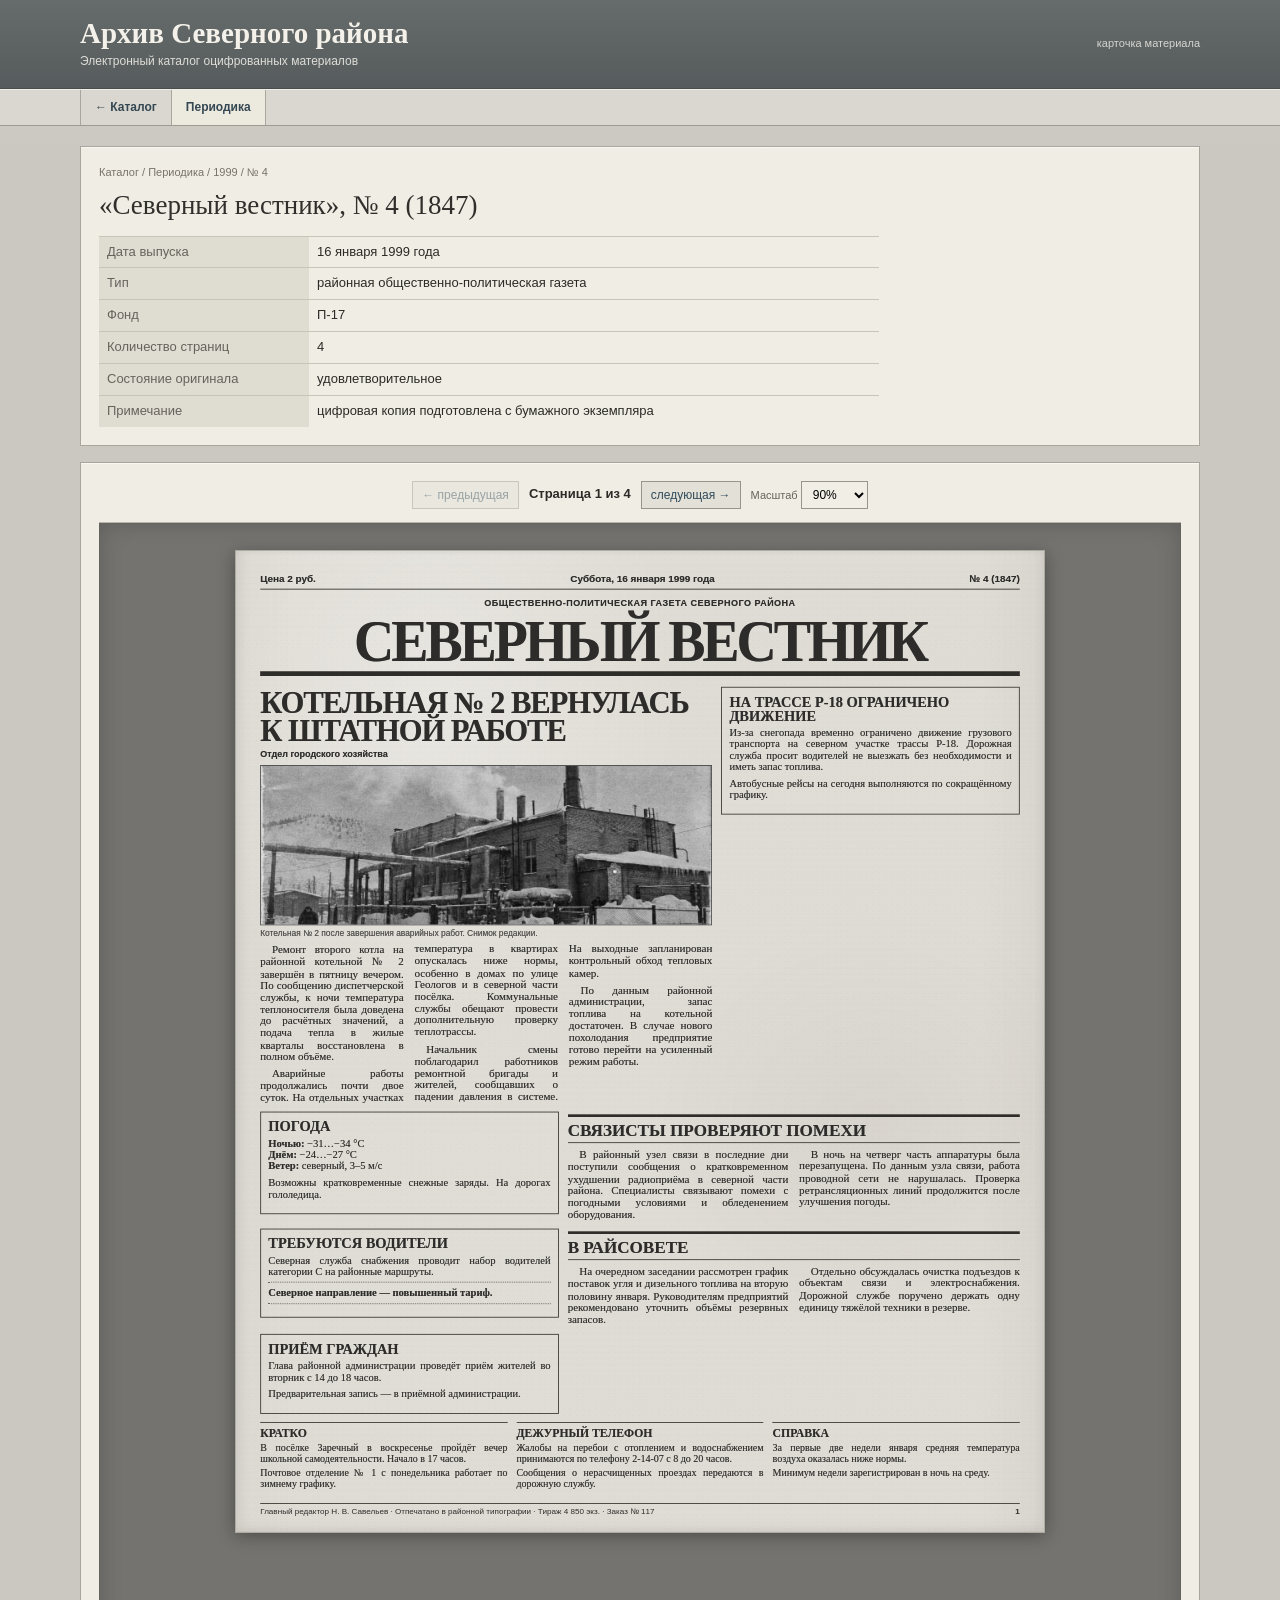
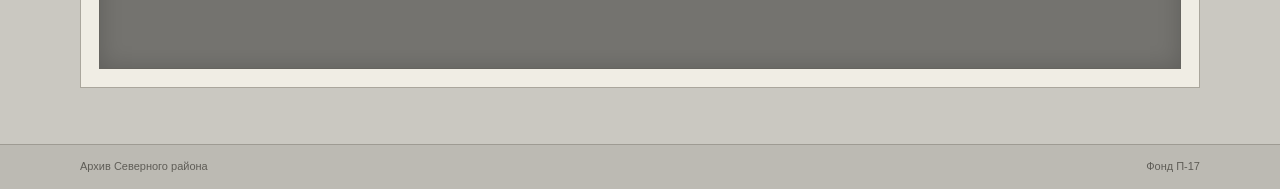
==== commit e4e0355a: "Add files via upload" ====
--- a/issue-1999-04.html
+++ b/issue-1999-04.html
@@ -52,7 +52,7 @@
           <article class="span-3">
             <h2 class="np-main">КОТЕЛЬНАЯ № 2 ВЕРНУЛАСЬ К ШТАТНОЙ РАБОТЕ</h2>
             <div class="np-byline">Отдел городского хозяйства</div>
-            <img class="newspaper-photo" src="assets/boiler.jpg" alt="Котельная № 2 зимой">
+            <img class="newspaper-photo" src="[data-uri]" alt="Котельная № 2 зимой">
             <p class="photo-caption">Котельная № 2 после завершения аварийных работ. Снимок редакции.</p>
             <div class="columns columns-3">
               <p>Ремонт второго котла на районной котельной № 2 завершён в пятницу вечером. По сообщению диспетчерской службы, к ночи температура теплоносителя была доведена до расчётных значений, а подача тепла в жилые кварталы восстановлена в полном объёме.</p>
@@ -172,7 +172,7 @@
         <div class="np-grid">
           <article class="span-3">
             <h2 class="np-main medium">ДОРОЖНИКИ ПРОСЯТ НЕ РИСКОВАТЬ</h2>
-            <img class="newspaper-photo tall" src="assets/road-r18.jpg" alt="Грузовик на зимней трассе Р-18">
+            <img class="newspaper-photo tall" src="[data-uri]